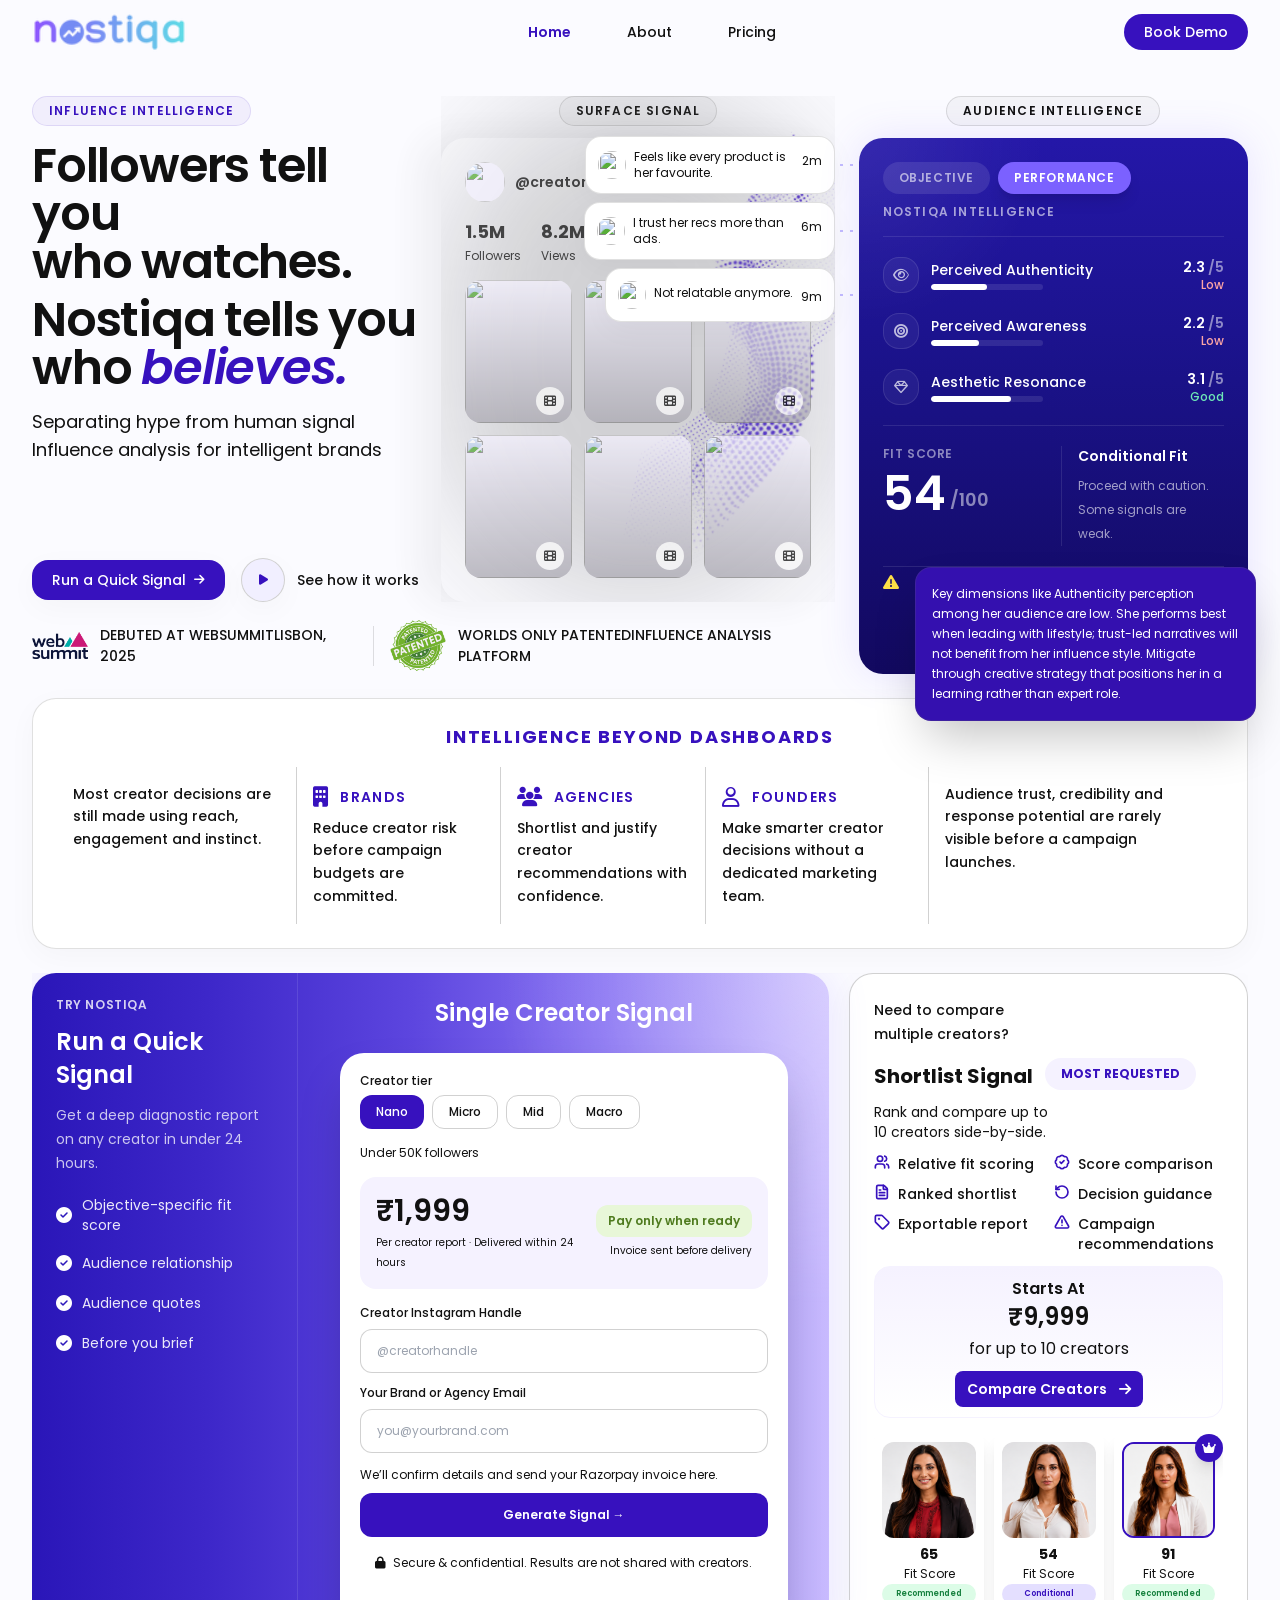
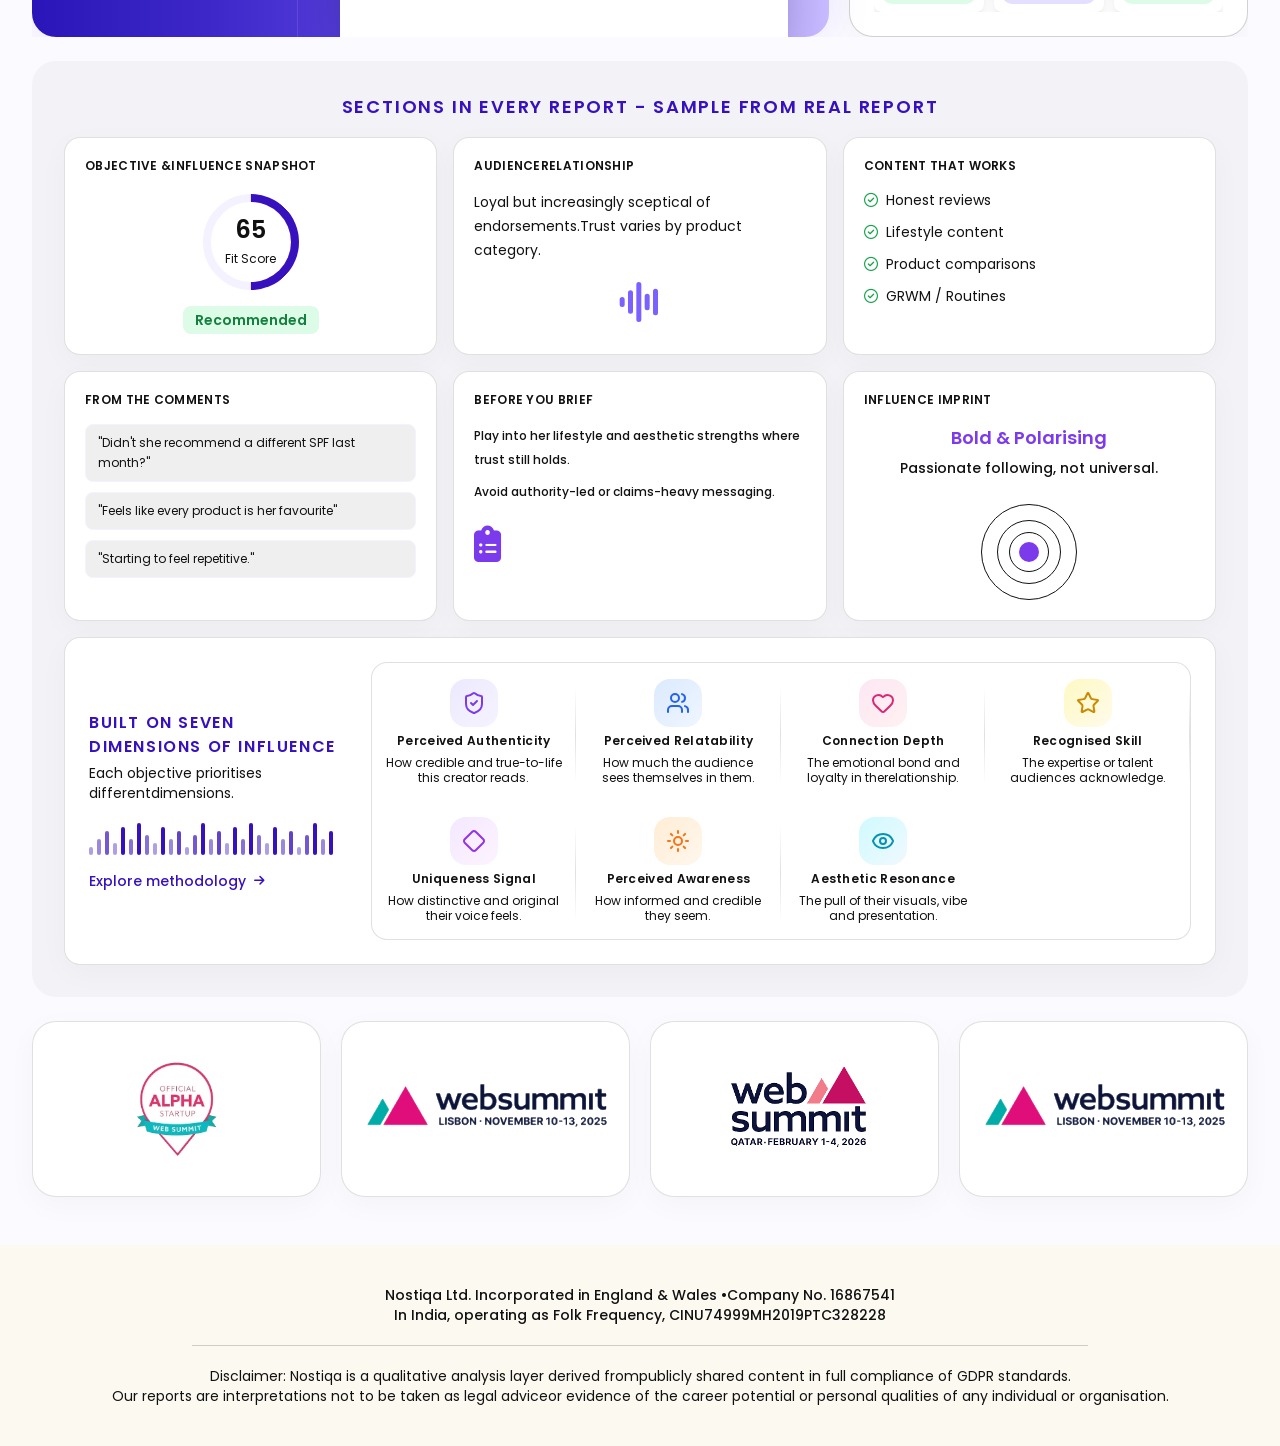
==== index.html @ 773653dc "init" ====
<!DOCTYPE html>
<html lang="en">
   <head>
      <meta charset="utf-8" />
      <meta name="viewport" content="width=device-width, initial-scale=1.0, viewport-fit=cover" />
      <title>Nostiqa | AI-Powered Creator Intelligence Platform</title>
      <meta name="description"
         content="Separating hype from human signal with AI-powered creator intelligence. Nostiqa maps trust, belief, and retention in the creator economy." />
      <!-- Google Fonts -->
      <link rel="preconnect" href="https://fonts.googleapis.com" />
      <link rel="preconnect" href="https://fonts.gstatic.com" crossorigin />
      <link href="https://fonts.googleapis.com/css2?family=Poppins:wght@100;200;300;400;500;600;700;800;900&display=swap"
         rel="stylesheet" />
      <!-- Font Awesome -->
      <link rel="stylesheet" href="https://cdnjs.cloudflare.com/ajax/libs/font-awesome/6.5.1/css/all.min.css" />
      <!-- Swiper CSS -->
      <link rel="stylesheet" href="assets/css/swiper-bundle.min.css">
      <!-- Project CSS -->
      <link rel="stylesheet" href="assets/css/tailwind.css" />
      <link rel="stylesheet" href="assets/css/custom.css" />
   </head>
   <body class="bg-light/30 text-dark overflow-x-hidden antialiased">

      <!-- ========== HEADER ========== -->
      <header id="main-header" class="fixed top-0 left-0 right-0 z-50 transition-all duration-300 bg-transparent">
         <div class="container mx-auto flex items-center justify-between px-4 lg:px-8 h-16">
            <a href="/" class="flex items-center shrink-0">
            <img src="assets/images/logo.png" alt="Nostiqa Logo" class="h-6 sm:h-8 md:h-10 w-auto object-contain" />
            </a>
            <nav id="navbar" class="hidden md:flex items-center justify-center gap-14 w-full">
               <a href="index.html" class="nav-link text-sm font-medium text-dark hover:text-primary transition">Home</a>
               <a href="about.html" class="nav-link text-sm font-medium text-dark hover:text-primary transition"> About</a>
               <a href="pricing.html" class="nav-link text-sm font-medium text-dark hover:text-primary transition">Pricing</a>
            </nav>
            <ul class="flex md:hidden items-center gap-1">
                <li>
                    <a href="index.html" class="mobile-nav-item w-6 h-6 rounded-full border border-primary/10 bg-primary/5 flex items-center justify-center transition-all">
                        <i data-lucide="house" class="w-3 h-3 text-primary"></i>
                    </a>
                </li>
                <li>
                    <a href="about.html" class="mobile-nav-item w-6 h-6 rounded-full border border-primary/10 bg-primary/5 flex items-center justify-center transition-all">
                        <i data-lucide="info" class="w-3 h-3 text-primary"></i>
                    </a>
                </li>
                <li>
                    <a href="pricing.html" class="mobile-nav-item w-6 h-6 rounded-full border border-primary/10 bg-primary/5 flex items-center justify-center transition-all">
                        <i data-lucide="badge-dollar-sign" class="w-3 h-3 text-primary"></i>
                    </a>
                </li>
            </ul>
            <a href="https://www.nostiqa.com/form" class="ml-2 shrink-0 px-3 py-1.5 sm:px-5 sm:py-2 bg-primary text-white rounded-full text-[10px] sm:text-sm font-medium whitespace-nowrap hover:opacity-90 transition"> Book Demo</a>
         </div>
      </header>

      <!-- ========== Page Containt ========== -->
      <section class="relative overflow-hidden py-8 lg:py-12 mt-12">
         <div class="container mx-auto flex flex-col gap-6 px-4 lg:px-8">
            <!-- Top Grid -->
            <div class="grid grid-cols-1 items-stretch lg:grid-cols-3 gap-4 sm:gap-6">
               <div class="lg:col-span-2 flex flex-col gap-4">
                  <div class="grid grid-cols-1 sm:grid-cols-2 gap-8 sm:gap-4">
                     <div class="flex flex-col justify-around gap-4">
                        <div class="flex flex-col gap-4 h-full">
                           <div>
                              <span
                                 class="inline-flex items-center rounded-full border border-primary/10 bg-primary/5 px-4 py-1.5 text-xs font-semibold uppercase tracking-widest text-primary">Influence
                              Intelligence</span>
                           </div>
                           <div class="space-y-2">
                              <h1
                                 class="font-semibold text-2xl leading-[1.05] tracking-tight text-dark sm:text-3xl lg:text-3xl xl:text-5xl mb-2.5">
                                 Followers tell you <br class="hidden sm:block" /> who watches.
                              </h1>
                              <h1
                                 class="font-semibold text-2xl leading-[1.05] tracking-tight text-dark sm:text-3xl lg:text-3xl xl:text-5xl">
                                 Nostiqa tells you <br class="hidden sm:block" /> who <span
                                    class="relative inline-block italic text-primary"> believes.</span>
                              </h1>
                           </div>
                           <p class="max-w-xl text-base leading-7 text-dark sm:text-lg"> Separating hype from human
                              signal Influence analysis for intelligent brands
                           </p>
                        </div>
                        <div class="flex flex-col sm:flex-row items-start sm:items-center justify-start gap-2 sm:gap-3 lg:gap-4 w-full">
                           <a href="#quick-signal" class="w-auto">
                              <button class="group relative inline-flex items-center justify-center gap-1.5 md:gap-2 overflow-hidden rounded-xl lg:rounded-2xl bg-primary px-3 md:px-4 lg:px-5 py-2 md:py-2.5 text-xs md:text-sm font-medium text-white shadow-premium transition-all duration-300 hover:-translate-y-1 hover:shadow-glow">
                                 <span class="relative z-10 whitespace-nowrap">Run a Quick Signal</span>
                                 <i class="fa-solid fa-arrow-right relative z-10 text-[10px] md:text-xs transition-transform duration-300 group-hover:translate-x-1"></i>
                              </button>
                           </a>
                           <a href="about.html#methodology" class="hidden sm:block w-auto">
                              <button class="group flex items-center gap-2 md:gap-3 text-xs md:text-sm font-medium text-dark transition-all duration-300 hover:text-primary">
                                 <div class="relative flex h-9 w-9 md:h-10 md:w-10 lg:h-11 lg:w-11 items-center justify-center rounded-full border border-gray/30 bg-white shadow-premium transition-all duration-300 group-hover:scale-105">
                                    <span class="absolute inset-0 rounded-full bg-secondary/10 animate-ping"></span> <i class="fa-solid fa-play relative z-10 text-[10px] md:text-xs text-primary"></i>
                                 </div>
                                 <span class="whitespace-nowrap">See how it works</span>
                              </button>
                           </a>
                           <a href="about.html#methodology" class="sm:hidden inline-flex items-center gap-2">
                              <button class="group relative inline-flex items-center justify-center overflow-hidden rounded-xl border border-primary/30 px-3 md:px-4 lg:px-5 py-2 md:py-2.5 text-xs md:text-sm font-medium text-primary transition-all duration-300 hover:-translate-y-1">
                              <span class="relative z-10 whitespace-nowrap">Book a 15min demo</span>
                              </button>
                              <div class="relative flex h-8 w-8 items-center justify-center rounded-full border border-primary bg-white shadow-premium">
                                 <span class="absolute inset-0 rounded-full bg-secondary/10 animate-ping"></span>
                                 <i class="fa-solid fa-play relative z-10 text-[10px] text-primary"></i>
                              </div>
                           </a>
                        </div>
                     </div>
                     <div class="relative flex flex-col gap-3 items-center justify-center">
                        <div>
                           <span
                              class="inline-flex items-center rounded-full border border-gray/20 bg-gray/5 px-4 py-1.5 text-xs font-semibold uppercase tracking-widest text-dark">Surface
                           Signal</span>
                        </div>
                        <div
                           class="absolute inset-0 z-0 flex items-center justify-end pointer-events-none overflow-hidden">
                           <div
                              class="absolute right-0 w-full h-full rounded-full bg-gray/30 blur-3xl animate-pulse-glow">
                           </div>
                           <img src="assets/images/verticaldots.png" alt="Dots"
                              class="relative right-0 z-10 rotate-12 object-contain opacity-90 animate-particle-float" />
                        </div>
                        <div
                           class="relative z-10 flex h-full w-full max-w-md flex-col gap-4 overflow-hidden rounded-3xl bg-white/10 p-6 opacity-75 shadow-[-20px_0_40px_rgba(0,0,0,0.08)]">
                           <div class="flex items-center gap-2.5">
                              <div class="h-10 w-10 overflow-hidden rounded-full bg-light shrink-0">
                                 <img src="https://images.unsplash.com/photo-1519085360753-af0119f7cbe7?q=80&w=200"
                                    alt="" class="h-full w-full object-cover">
                              </div>
                              <div class="flex flex-col gap-1">
                                 <div class="flex items-center gap-1">
                                    <h4 class="text-sm font-semibold text-dark">@creatorme</h4>
                                    <i class="fa-solid fa-certificate"></i>
                                 </div>
                                 <!-- <span class="text-xs text-dark"></span> -->
                              </div>
                           </div>
                           <div class="flex items-center justify-start gap-4 md:gap-5">
                              <div class="flex flex-col gap-0.5">
                                 <h3 class="text-lg font-bold text-dark font-body">1.5M</h3>
                                 <p class="text-xs text-dark font-body">Followers</p>
                              </div>
                              <div class="flex flex-col gap-0.5">
                                 <h3 class="text-lg font-bold text-dark font-body">8.2M</h3>
                                 <p class="text-xs text-dark font-body">Views</p>
                              </div>
                              <div class="flex flex-col gap-0.5">
                                 <h3 class="text-lg font-bold text-dark font-body">128K</h3>
                                 <p class="text-xs text-dark font-body">Likes</p>
                              </div>
                           </div>
                           <div class="grid grid-cols-3 gap-3">
                              <div class="relative aspect-[3/4] overflow-hidden rounded-2xl bg-light">
                                 <img src="https://images.unsplash.com/photo-1595152772835-219674b2a8a6?q=80&w=500"
                                    class="h-full w-full object-cover" />
                                 <div class="absolute inset-0 bg-gradient-to-t from-black/30 to-transparent">
                                 </div>
                                 <div
                                    class="absolute bottom-2 right-2 flex h-7 w-7 items-center justify-center rounded-full bg-white/90 backdrop-blur">
                                    <i class="fa-solid fa-film text-xs text-dark"></i>
                                 </div>
                              </div>
                              <div class="relative aspect-[3/4] overflow-hidden rounded-2xl bg-light">
                                 <img src="https://images.unsplash.com/photo-1607746882042-944635dfe10e?q=80&w=500"
                                    class="h-full w-full object-cover" />
                                 <div class="absolute inset-0 bg-gradient-to-t from-black/30 to-transparent">
                                 </div>
                                 <div
                                    class="absolute bottom-2 right-2 flex h-7 w-7 items-center justify-center rounded-full bg-white/90 backdrop-blur">
                                    <i class="fa-solid fa-film text-xs text-dark"></i>
                                 </div>
                              </div>
                              <div class="relative aspect-[3/4] overflow-hidden rounded-2xl bg-light">
                                 <img src="https://images.unsplash.com/photo-1616683693504-3ea7e9ad6fec?q=80&w=500"
                                    class="h-full w-full object-cover" />
                                 <div class="absolute inset-0 bg-gradient-to-t from-black/30 to-transparent">
                                 </div>
                                 <div
                                    class="absolute bottom-2 right-2 flex h-7 w-7 items-center justify-center rounded-full bg-white/90 backdrop-blur">
                                    <i class="fa-solid fa-film text-xs text-dark"></i>
                                 </div>
                              </div>
                              <div class="relative aspect-[3/4] overflow-hidden rounded-2xl bg-light">
                                 <img src="https://images.unsplash.com/photo-1524504388940-b1c1722653e1?q=80&w=800&auto=format&fit=crop"
                                    class="h-full w-full object-cover" />
                                 <div class="absolute inset-0 bg-gradient-to-t from-black/30 to-transparent">
                                 </div>
                                 <div
                                    class="absolute bottom-2 right-2 flex h-7 w-7 items-center justify-center rounded-full bg-white/90 backdrop-blur">
                                    <i class="fa-solid fa-film text-xs text-dark"></i>
                                 </div>
                              </div>
                              <div class="relative aspect-[3/4] overflow-hidden rounded-2xl bg-light">
                                 <img src="https://images.unsplash.com/photo-1515886657613-9f3515b0c78f?q=80&w=500"
                                    class="h-full w-full object-cover" />
                                 <div class="absolute inset-0 bg-gradient-to-t from-black/30 to-transparent">
                                 </div>
                                 <div
                                    class="absolute bottom-2 right-2 flex h-7 w-7 items-center justify-center rounded-full bg-white/90 backdrop-blur">
                                    <i class="fa-solid fa-film text-xs text-dark"></i>
                                 </div>
                              </div>
                              <div class="relative aspect-[3/4] overflow-hidden rounded-2xl bg-light">
                                 <img src="https://images.unsplash.com/photo-1564564321837-a57b7070ac4f?q=80&w=800&auto=format&fit=crop"
                                    class="h-full w-full object-cover" />
                                 <div class="absolute inset-0 bg-gradient-to-t from-black/30 to-transparent">
                                 </div>
                                 <div
                                    class="absolute bottom-2 right-2 flex h-7 w-7 items-center justify-center rounded-full bg-white/90 backdrop-blur">
                                    <i class="fa-solid fa-film text-xs text-dark"></i>
                                 </div>
                              </div>
                           </div>
                        </div>
                        <div class="absolute -right-0 bottom-15 sm:top-10 z-20 flex flex-col gap-2 lg:flex">
                           <div class="relative max-w-xs ms-auto">
                              <div
                                 class="hidden lg:flex absolute -right-20 top-1/2 h-[2px] w-20 -translate-y-1/2 dotted-line opacity-40">
                              </div>
                              <div
                                 class="max-w-xs flex items-center gap-2 rounded-xl sm:rounded-2xl border border-gray/20 bg-white p-2 sm:p-3 shadow-premium animate-float-delayed">
                                 <div
                                    class="h-5 w-5 sm:h-7 sm:w-7 overflow-hidden rounded-full bg-gray-100 shrink-0">
                                    <img src="https://i.pravatar.cc/40?img=5" alt=""
                                       class="h-full w-full object-cover" />
                                 </div>
                                 <div class="flex items-start gap-2">
                                    <p class="max-w-40 leading-normal text-[10px] sm:text-xs text-dark">Feels
                                       like every product is her favourite.
                                    </p>
                                    <span class="mt-1 text-[10px] sm:text-xs text-dark shrink-0">2m</span>
                                 </div>
                              </div>
                           </div>
                           <div class="relative max-w-xs ms-auto">
                              <div
                                 class="hidden lg:flex absolute -right-20 top-1/2 h-[2px] w-20 -translate-y-1/2 dotted-line opacity-40">
                              </div>
                              <div
                                 class="w-fit max-w-xs flex items-center gap-2 rounded-xl sm:rounded-2xl border border-gray/20 bg-white p-2 sm:p-3 shadow-premium animate-float-delayed">
                                 <div
                                    class="h-5 w-5 sm:h-7 sm:w-7 overflow-hidden rounded-full bg-gray-100 shrink-0">
                                    <img src="https://i.pravatar.cc/40?img=8" alt=""
                                       class="h-full w-full object-cover" />
                                 </div>
                                 <div class="flex items-start gap-2">
                                    <p class="max-w-40 leading-normal text-[10px] sm:text-xs text-dark">I trust
                                       her recs more than ads.
                                    </p>
                                    <span class="mt-1 text-[10px] sm:text-xs text-dark shrink-0">6m</span>
                                 </div>
                              </div>
                           </div>
                           <div class="relative w-fit max-w-xs ms-auto">
                              <div
                                 class="hidden lg:flex absolute -right-20 top-1/2 h-[2px] w-20 -translate-y-1/2 dotted-line opacity-40">
                              </div>
                              <div
                                 class="w-fit max-w-xs flex items-center gap-2 rounded-xl sm:rounded-2xl border border-gray/20 bg-white p-2 sm:p-3 shadow-premium animate-float-delayed">
                                 <div
                                    class="h-5 w-5 sm:h-7 sm:w-7 overflow-hidden rounded-full bg-gray-100 shrink-0">
                                    <img src="https://i.pravatar.cc/40?img=12" alt=""
                                       class="h-full w-full object-cover" />
                                 </div>
                                 <div class="flex items-start gap-2">
                                    <p class="max-w-40 leading-normal text-[10px] sm:text-xs text-dark">Not
                                       relatable anymore.
                                    </p>
                                    <span class="mt-1 text-[10px] sm:text-xs text-dark shrink-0">9m</span>
                                 </div>
                              </div>
                           </div>
                        </div>
                     </div>
                  </div>
                  <div class="hidden md:flex flex-col items-start gap-1 sm:gap-4 md:flex-row md:items-center md:justify-between">
                     <div class="flex min-w-0 items-center gap-3 md:max-w-md">
                        <img src="assets/images/heroimg1.png" class="h-14 w-14 sm:h-18 sm:w-18 shrink-0 object-contain" alt="Creators" />
                        <div class="min-w-0 text-sm font-medium leading-normal text-dark">DEBUTED AT WEBSUMMITLISBON, 2025</div>
                     </div>
                     <div class="hidden h-10 w-px shrink-0 bg-gray/20 sm:block"></div>
                     <div class="flex min-w-0 items-center gap-3 md:max-w-md">
                        <img src="assets/images/heroimg2.png" class="h-14 w-14 sm:h-18 sm:w-18 shrink-0 object-contain" alt="Creators" />
                        <div class="min-w-0 text-sm font-medium leading-normal text-dark">WORLDS ONLY PATENTEDINFLUENCE ANALYSIS PLATFORM</div>
                     </div>
                  </div>
               </div>
               <div class="relative flex flex-col gap-3">
                  <div class="w-full flex justify-center">
                     <span class="inline-flex items-center rounded-full border border-gray/20 bg-gray/5 px-4 py-1.5 text-xs font-semibold uppercase tracking-widest text-dark">Audience Intelligence</span>
                  </div>
                  <div
                     class="flex flex-col gap-2.5 bg-premiumCard p-6 w-full h-full text-white rounded-3xl shadow-glow relative z-40">
                     <div class="flex gap-2">
                        <button
                           class="rounded-full bg-white/10 px-4 py-2 text-xs font-semibold uppercase tracking-wider text-white/60">Objective</button>
                        <button
                           class="rounded-full bg-secondary px-4 py-2 text-xs font-semibold uppercase tracking-wider text-white shadow-lg">
                        Performance</button>
                     </div>
                     <div class="flex flex-col gap-5">
                        <div class="border-b border-white/10 pb-4">
                           <p class="text-xs font-semibold uppercase tracking-widest text-white/60">Nostiqa
                              Intelligence
                           </p>
                        </div>
                        <div class="flex items-center justify-between gap-4">
                           <div class="flex items-center gap-3">
                              <div
                                 class="flex h-9 w-9 items-center justify-center rounded-2xl border border-white/10 bg-white/5">
                                 <i class="fa-regular fa-eye text-sm text-white/70"></i>
                              </div>
                              <div class="flex flex-col gap-1">
                                 <p class="text-sm font-medium">Perceived Authenticity</p>
                                 <div class="h-1.5 w-28 overflow-hidden rounded-full bg-white/10">
                                    <div class="h-full w-14 rounded-full bg-white"></div>
                                 </div>
                              </div>
                           </div>
                           <div class="text-right">
                              <p class="text-sm font-semibold">2.3 <span class="text-white/50">/5</span></p>
                              <p class="text-xs font-medium text-red-300">Low</p>
                           </div>
                        </div>
                        <div class="flex items-center justify-between gap-4">
                           <div class="flex items-center gap-3">
                              <div
                                 class="flex h-9 w-9 items-center justify-center rounded-2xl border border-white/10 bg-white/5">
                                 <i class="fa-solid fa-bullseye text-sm text-white/70"></i>
                              </div>
                              <div class="flex flex-col gap-1">
                                 <p class="text-sm font-medium">Perceived Awareness</p>
                                 <div class="h-1.5 w-28 overflow-hidden rounded-full bg-white/10">
                                    <div class="h-full w-12 rounded-full bg-white"></div>
                                 </div>
                              </div>
                           </div>
                           <div class="text-right">
                              <p class="text-sm font-semibold">2.2 <span class="text-white/50">/5</span></p>
                              <p class="text-xs font-medium text-red-300">Low</p>
                           </div>
                        </div>
                        <div class="flex items-center justify-between gap-4">
                           <div class="flex items-center gap-3">
                              <div
                                 class="flex h-9 w-9 items-center justify-center rounded-2xl border border-white/10 bg-white/5">
                                 <i class="fa-regular fa-gem text-sm text-white/70"></i>
                              </div>
                              <div class="flex flex-col gap-1">
                                 <p class="text-sm font-medium">Aesthetic Resonance</p>
                                 <div class="h-1.5 w-28 overflow-hidden rounded-full bg-white/10">
                                    <div class="h-full w-20 rounded-full bg-white"></div>
                                 </div>
                              </div>
                           </div>
                           <div class="text-right">
                              <p class="text-sm font-semibold">3.1 <span class="text-white/50">/5</span></p>
                              <p class="text-xs font-medium text-emerald-300">Good</p>
                           </div>
                        </div>
                        <div class="border-t border-white/10 pt-5">
                           <div class="grid grid-cols-2 gap-4 border-b border-white/10 pb-5">
                              <div>
                                 <p class="text-xs font-semibold uppercase tracking-wider text-white/50">Fit
                                    Score
                                 </p>
                                 <div class="mt-2 flex items-end gap-1">
                                    <h2 class="font-semibold text-5xl font-bold leading-none">54</h2>
                                    <span class="pb-1 text-lg font-semibold text-white/50">/100</span>
                                 </div>
                              </div>
                              <div class="border-l border-white/10 pl-4">
                                 <p class="text-sm font-semibold">Conditional Fit</p>
                                 <p class="mt-2 text-xs leading-6 text-white/60">Proceed with caution. Some
                                    signals are weak.
                                 </p>
                              </div>
                           </div>
                           <div class="relative">
                              <div class="flex gap-1 items-start animate-float-delayed">
                                 <div class="shrink-0 pt-1 text-yellow-300"><i
                                    class="fa-solid fa-triangle-exclamation"></i></div>
                                 <div class="w-full lg:max-w-sm lg:absolute lg:left-8 lg:top-0 z-20">
                                    <div class="rounded-2xl border border-gray/20 bg-accent p-4 shadow-2xl">
                                       <p class="text-xs leading-5 text-white">
                                          Key dimensions like Authenticity perception among her audience are
                                          low.
                                          She performs best when leading with lifestyle; trust-led narratives
                                          will
                                          not benefit from her influence style. Mitigate through creative
                                          strategy
                                          that positions her in a learning rather than expert role.
                                       </p>
                                    </div>
                                 </div>
                              </div>
                           </div>
                        </div>
                     </div>
                  </div>
               </div>
               <div class="lg:col-span-3 flex flex-col items-start gap-1 sm:gap-4 md:flex-row md:items-center md:justify-between md:hidden">
                  <div class="flex min-w-0 items-center gap-3 md:max-w-md">
                     <img src="assets/images/heroimg1.png" class="h-14 w-14 sm:h-18 sm:w-18 shrink-0 object-contain" alt="Creators" />
                     <div class="min-w-0 text-sm font-medium leading-normal text-dark">DEBUTED AT WEBSUMMITLISBON, 2025</div>
                  </div>
                  <div class="hidden h-10 w-px shrink-0 bg-gray/20 sm:block"></div>
                  <div class="flex min-w-0 items-center gap-3 md:max-w-md">
                     <img src="assets/images/heroimg2.png" class="h-14 w-14 sm:h-18 sm:w-18 shrink-0 object-contain" alt="Creators" />
                     <div class="min-w-0 text-sm font-medium leading-normal text-dark">WORLDS ONLY PATENTEDINFLUENCE ANALYSIS PLATFORM</div>
                  </div>
               </div>
            </div>
            <!-- Stats Section -->
            <div class="rounded-3xl border border-gray/20 bg-white p-6 shadow-premium">
               <div class="mb-4 text-center">
                  <p class="text-lg font-bold uppercase tracking-widest text-primary">Intelligence Beyond Dashboards
                  </p>
               </div>
               <div class="grid grid-cols-1 overflow-hidden sm:grid-cols-2 xl:grid-cols-5 hidden lg:flex">
                  <div class="p-4 border-b border-gray/30 sm:border-r xl:border-b-0">
                     <p class="text-sm leading-relaxed text-dark font-medium">Most creator decisions are still made
                        using reach, engagement and instinct.
                     </p>
                  </div>
                  <div class="p-4 border-b border-gray/30 xl:border-b-0 sm:border-r">
                     <div class="mb-1.5 flex items-center gap-3">
                        <div class="flex items-center justify-center text-primary"><i
                           class="fa-solid fa-building text-xl"></i></div>
                        <h4 class="text-sm font-semibold uppercase tracking-widest text-primary font-body">BRANDS
                        </h4>
                     </div>
                     <p class="text-sm leading-relaxed text-dark font-medium">Reduce creator risk before campaign
                        budgets are committed.
                     </p>
                  </div>
                  <div class="p-4 border-b border-gray/30 sm:border-r xl:border-b-0">
                     <div class="mb-1.5 flex items-center gap-3">
                        <div class="flex items-center justify-center text-primary"><i
                           class="fa-solid fa-users text-xl"></i></div>
                        <h4 class="text-sm font-semibold uppercase tracking-widest text-primary font-body">AGENCIES
                        </h4>
                     </div>
                     <p class="text-sm leading-relaxed text-dark font-medium">Shortlist and justify creator
                        recommendations with confidence.
                     </p>
                  </div>
                  <div class="p-4 border-b border-gray/30 xl:border-b-0 sm:border-r">
                     <div class="mb-1.5 flex items-center gap-3">
                        <div class="flex items-center justify-center text-primary"><i
                           class="fa-regular fa-user text-xl"></i></div>
                        <h4 class="text-sm font-semibold uppercase tracking-widest text-primary font-body">FOUNDERS
                        </h4>
                     </div>
                     <p class="text-sm leading-relaxed text-dark font-medium">Make smarter creator decisions without
                        a dedicated marketing team.
                     </p>
                  </div>
                  <div class="p-4">
                     <p class="text-sm leading-relaxed text-dark font-medium">Audience trust, credibility and
                        response potential are rarely visible before a campaign launches.
                     </p>
                  </div>
               </div>
               <div class="grid grid-cols-1 overflow-hidden sm:grid-cols-2 xl:grid-cols-5 flex lg:hidden">
                  <div class="flex items-center gap-5 border-b border-gray/20 p-4 mb-1.5">
                     <div class="flex items-center justify-center text-primary shrink-0"><i
                        class="fa-solid fa-building text-3xl"></i></div>
                     <div class="w-full">
                        <h4 class="text-base font-semibold uppercase tracking-widest text-primary font-body mb-1.5">
                           BRANDS
                        </h4>
                        <p class="text-sm leading-none text-dark font-medium">Reduce creator risk before campaign
                           budgets are committed.
                        </p>
                     </div>
                  </div>
                  <div class="flex items-center gap-5 border-b border-gray/20 p-4 mb-1.5">
                     <div class="flex items-center justify-center text-primary shrink-0"><i
                        class="fa-solid fa-users text-3xl"></i></div>
                     <div class="w-full">
                        <h4 class="text-base font-semibold uppercase tracking-widest text-primary font-body mb-1.5">
                           AGENCIES
                        </h4>
                        <p class="text-sm leading-none text-dark font-medium">Shortlist and justify creator
                           recommendations with confidence.
                        </p>
                     </div>
                  </div>
                  <div class="flex items-center gap-5 p-4 mb-1.5">
                     <div class="flex items-center justify-center text-primary shrink-0"><i
                        class="fa-regular fa-user text-3xl"></i></div>
                     <div class="w-full">
                        <h4 class="text-base font-semibold uppercase tracking-widest text-primary font-body mb-1.5">
                           FOUNDERS
                        </h4>
                        <p class="text-sm leading-none text-dark font-medium">Make smarter creator decisions without
                           a dedicated marketing team.
                        </p>
                     </div>
                  </div>
               </div>
            </div>
            <!-- Bottom Grid -->
            <div class="grid grid-cols-1 gap-5 xl:grid-cols-[minmax(0,2fr)_minmax(320px,1fr)] items-start overflow-hidden"
               id="quick-signal">
               <div
                  class="relative h-full w-full overflow-hidden rounded-3xl text-white bg-premiumGlow shadow-glow min-w-0">
                  <div class="grid h-full grid-cols-1 lg:grid-cols-3">
                     <div class="flex flex-col border-b border-white/10 p-6 lg:border-b-0 lg:border-r">
                        <span
                           class="mb-3 w-fit inline-flex rounded-full text-xs font-semibold uppercase tracking-wider text-white/80">TRY
                        NOSTIQA</span>
                        <h4 class="font-subheading font-semibold text-2xl leading-snug">Run a Quick Signal</h4>
                        <p class="mt-3 text-sm leading-6 text-white/75">Get a deep diagnostic report on any creator
                           in under 24 hours.
                        </p>
                        <div class="mt-5 space-y-4">
                           <div class="flex items-center gap-2.5">
                              <i class="fa-solid fa-circle-check shrink-0 text-base text-white"></i>
                              <p class="text-sm text-white/90">Objective-specific fit score</p>
                           </div>
                           <div class="flex items-center gap-2.5">
                              <i class="fa-solid fa-circle-check shrink-0 text-base text-white"></i>
                              <p class="text-sm text-white/90">Audience relationship</p>
                           </div>
                           <div class="flex items-center gap-2.5">
                              <i class="fa-solid fa-circle-check shrink-0 text-base text-white"></i>
                              <p class="text-sm text-white/90">Audience quotes</p>
                           </div>
                           <div class="flex items-center gap-2.5">
                              <i class="fa-solid fa-circle-check shrink-0 text-base text-white"></i>
                              <p class="text-sm text-white/90">Before you brief</p>
                           </div>
                        </div>
                     </div>
                     <div class="flex min-w-0 flex-col gap-4 p-4 sm:p-6 sm:pb-0 lg:col-span-2">
                        <h4 class="font-body font-semibold text-2xl text-white text-center mb-2">Single Creator
                           Signal
                        </h4>
                        <div
                           class="flex w-full h-full max-w-full sm:max-w-md mx-auto flex-col gap-4 rounded-3xl bg-white sm:!rounded-b-none p-4 sm:p-5 shadow-2xl">
                           <div class="lg:hidden">
                              <div class="w-full max-w-sm mx-auto px-3 py-4">
                                 <div class="flex items-center gap-1 mb-5">
                                    <h3 class="text-sm font-semibold text-[#1E1E1E]">
                                       Creator Size
                                    </h3>
                                    <!-- Info Icon -->
                                    <button
                                       class="w-4 h-4 rounded-full border border-[#6C3BFF] text-[#6C3BFF] text-[10px] flex items-center justify-center">
                                    ?
                                    </button>
                                 </div>
                                 <div class="relative">
                                    <!-- Line -->
                                    <div class="absolute top-[7px] left-0 right-0 h-[2px] bg-[#D9D9E3]"></div>
                                    <!-- Active Line -->
                                    <div class="absolute top-[7px] left-0 w-[8%] h-[2px] bg-[#5B2EFF]"></div>
                                    <!-- Items -->
                                    <div class="relative flex justify-between">
                                       <!-- NANO -->
                                       <div class="flex flex-col items-start w-[24%]">
                                          <div
                                             class="w-4 h-4 rounded-full bg-[#5B2EFF] border-2 border-[#5B2EFF]">
                                          </div>
                                          <h4
                                             class="mt-3 text-[11px] font-bold uppercase tracking-wide text-[#1E1E1E]">
                                             NANO
                                          </h4>
                                          <p class="text-[11px] text-[#5F5F6B] mt-1 leading-none">
                                             Under 50K
                                          </p>
                                       </div>
                                       <!-- MICRO -->
                                       <div class="flex flex-col items-center w-[24%]">
                                          <div
                                             class="w-4 h-4 rounded-full bg-white border-2 border-[#D4D4DE]">
                                          </div>
                                          <h4
                                             class="mt-3 text-[11px] font-bold uppercase tracking-wide text-[#1E1E1E]">
                                             MICRO
                                          </h4>
                                          <p class="text-[11px] text-[#5F5F6B] mt-1 leading-none">
                                             50K–250K
                                          </p>
                                       </div>
                                       <!-- MID -->
                                       <div class="flex flex-col items-center w-[24%]">
                                          <div
                                             class="w-4 h-4 rounded-full bg-white border-2 border-[#D4D4DE]">
                                          </div>
                                          <h4
                                             class="mt-3 text-[11px] font-bold uppercase tracking-wide text-[#1E1E1E]">
                                             MID
                                          </h4>
                                          <p class="text-[11px] text-[#5F5F6B] mt-1 leading-none">
                                             250K–1M
                                          </p>
                                       </div>
                                       <!-- MACRO -->
                                       <div class="flex flex-col items-end w-[24%]">
                                          <div
                                             class="w-4 h-4 rounded-full bg-white border-2 border-[#D4D4DE]">
                                          </div>
                                          <h4
                                             class="mt-3 text-[11px] font-bold uppercase tracking-wide text-[#1E1E1E]">
                                             MACRO
                                          </h4>
                                          <p class="text-[11px] text-[#5F5F6B] mt-1 leading-none">
                                             1M+
                                          </p>
                                       </div>
                                    </div>
                                 </div>
                              </div>
                           </div>
                           <div class="hidden lg:flex flex-col gap-4">
                              <div class="w-full flex flex-col gap-1.5">
                                 <label class="block text-xs font-medium text-dark">Creator tier</label>
                                 <div class="flex flex-wrap gap-2" id="planButtons">
                                    <button
                                       class="plan-btn rounded-xl bg-primary px-4 py-2 text-xs font-medium text-white transition"
                                       data-plan="nano"> Nano</button>
                                    <button
                                       class="plan-btn rounded-xl border border-gray/30 px-4 py-2 text-xs font-medium text-dark transition hover:border-secondary hover:text-secondary"
                                       data-plan="micro"> Micro</button>
                                    <button
                                       class="plan-btn rounded-xl border border-gray/30 px-4 py-2 text-xs font-medium text-dark transition hover:border-secondary hover:text-secondary"
                                       data-plan="mid"> Mid</button>
                                    <button
                                       class="plan-btn rounded-xl border border-gray/30 px-4 py-2 text-xs font-medium text-dark transition hover:border-secondary hover:text-secondary"
                                       data-plan="macro"> Macro</button>
                                 </div>
                              </div>
                              <p class="text-xs text-dark" id="followersText">Under 50K followers</p>
                              <div
                                 class="flex flex-col gap-4 rounded-2xl bg-light p-4 md:flex-row md:items-center md:justify-between">
                                 <div>
                                    <h4 class="font-subheading text-3xl font-semibold text-dark" id="priceText">
                                       ₹1,999
                                    </h4>
                                    <p class="mt-1 text-[10px] leading-5 text-dark" id="deliveryText">Per
                                       creator report · Delivered within 24 hours
                                    </p>
                                 </div>
                                 <div class="text-left md:text-right">
                                    <div
                                       class="inline-flex whitespace-nowrap rounded-xl bg-[#e8f7d8] px-3 py-2 text-xs font-semibold text-[#4f7b1f]">
                                       Pay only when ready
                                    </div>
                                    <p class="mt-1 text-[10px] leading-5 text-dark">Invoice sent before delivery
                                    </p>
                                 </div>
                              </div>
                           </div>
                           <div class="grid gap-3 lg:grid-cols-1">
                              <div>
                                 <label class="mb-2 block text-xs font-medium text-dark">Creator Instagram
                                 Handle</label>
                                 <input type="text" placeholder="@creatorhandle"
                                    class="h-11 w-full rounded-xl border border-gray/30 px-4 text-xs text-dark outline-none transition focus:border-secondary" />
                              </div>
                              <div>
                                 <label class="mb-2 block text-xs font-medium text-dark">Your Brand or Agency
                                 Email</label>
                                 <input type="email" placeholder="you@yourbrand.com"
                                    class="h-11 w-full rounded-xl border border-gray/30 px-4 text-xs text-dark outline-none transition focus:border-secondary" />
                              </div>
                              <div class="lg:col-span-1">
                                 <p class="mb-2 text-xs leading-5 text-dark">We’ll confirm details and send your
                                    Razorpay invoice here.
                                 </p>
                                 <button
                                    class="mx-auto flex h-8 sm:h-11 w-auto sm:w-full items-center justify-center px-4 sm:px-8 rounded-xl bg-primary text-xs font-semibold text-white transition hover:bg-secondary">
                                 Generate Signal →</button>
                              </div>
                           </div>
                           <p class="text-center text-xs leading-5 text-dark"><i class="fa-solid fa-lock mr-1"></i>
                              Secure & confidential. Results are not shared with creators.
                           </p>
                        </div>
                     </div>
                  </div>
               </div>
               <div
                  class="w-full min-w-0 rounded-3xl border border-gray/30 bg-white p-4 sm:p-6 shadow-premium overflow-hidden">
                  <p class="text-sm text-dark font-medium leading-6">Need to compare <br> multiple creators?</p>
                  <div class="flex items-start justify-start gap-3 my-3">
                     <div>
                        <h3 class="text-xl font-bold text-dark mt-1 leading-none mt-2">Shortlist Signal</h3>
                     </div>
                     <span
                        class="bg-light text-primary text-xs font-bold px-4 py-2 rounded-full whitespace-nowrap">MOST
                     REQUESTED</span>
                  </div>
                  <p class="text-dark text-sm mt-2">Rank and compare up to</p>
                  <p class="text-dark text-sm">10 creators side-by-side.</p>
                  <div class="grid grid-cols-2 gap-2.5 my-3">
                     <div class="flex items-start gap-2">
                        <div class="flex items-center justify-center shrink-0"><i data-lucide="users"
                           class="size-4 stroke-[2.5] text-primary"></i></div>
                        <p class="text-xs sm:text-sm text-dark font-medium">Relative fit scoring</p>
                     </div>
                     <div class="flex items-start gap-2">
                        <div class="flex items-center justify-center shrink-0"><i data-lucide="badge-check"
                           class="size-4 stroke-[2.5] text-primary"></i></div>
                        <p class="text-xs sm:text-sm text-dark font-medium">Score comparison</p>
                     </div>
                     <div class="flex items-start gap-2">
                        <div class="flex items-center justify-center shrink-0"><i data-lucide="file-text"
                           class="size-4 stroke-[2.5] text-primary"></i></div>
                        <p class="text-xs sm:text-sm text-dark font-medium">Ranked shortlist</p>
                     </div>
                     <div class="flex items-start gap-2">
                        <div class="flex items-center justify-center shrink-0"><i data-lucide="rotate-ccw"
                           class="size-4 stroke-[2.5] text-primary"></i></div>
                        <p class="text-xs sm:text-sm text-dark font-medium">Decision guidance</p>
                     </div>
                     <div class="flex items-start gap-2">
                        <div class="flex items-center justify-center shrink-0"><i data-lucide="tag"
                           class="size-4 stroke-[2.5] text-primary"></i></div>
                        <p class="text-xs sm:text-sm text-dark font-medium">Exportable report</p>
                     </div>
                     <div class="flex items-start gap-2">
                        <div class="flex items-center justify-center shrink-0"><i data-lucide="triangle-alert"
                           class="size-4 stroke-[2.5] text-primary"></i></div>
                        <p class="text-xs sm:text-sm text-dark font-medium">Campaign recommendations</p>
                     </div>
                  </div>
                  <div
                     class="rounded-2xl border border-light bg-gradient-to-b from-light to-white p-2.5 text-center mb-4">
                     <h5 class="text-base font-semibold text-dark font-body">Starts At</h5>
                     <h3 class="font-semibold text-2xl font-bold text-dark">₹9,999</h3>
                     <p class="text-dark mt-1">for up to 10 creators</p>
                     <button
                        class="mx-auto group mt-2.5 flex p-2 px-3 w-auto md:w-fit items-center justify-center gap-3 rounded-lg bg-primary text-sm font-semibold text-white transition-all duration-300 hover:bg-secondary">Compare
                     Creators <i
                        class="fa-solid fa-arrow-right transition-transform duration-300 group-hover:translate-x-1"></i></button>
                  </div>
                  <div class="swiper shortlistSwiper overflow-hidden">
                     <div class="swiper-wrapper items-stretch">
                        <div class="swiper-slide !h-auto flex">
                           <div
                              class="w-full h-full flex flex-col gap-0.5 bg-white px-2 py-2 rounded-lg shadow-lg text-center">
                              <img src="assets/images/profilesimg1.png"
                                 class="w-full h-24 rounded-xl object-cover mx-auto" />
                              <p class="font-bold text-sm mt-1">65</p>
                              <p class="text-xs text-gray-500">Fit Score</p>
                              <!-- <span class="block w-full rounded-full bg-green-100 px-3 py-1 text-[8px] font-semibold text-green-700 mt-auto">Recommended</span> -->
                               <span class="block w-full rounded-full bg-green-100 px-3 py-1 text-[8px] font-semibold text-green-700 mt-auto">Recommended</span>
                           </div>
                        </div>
                        <div class="swiper-slide !h-auto flex">
                           <div
                              class="w-full h-full flex flex-col gap-0.5 bg-white px-2 py-2 rounded-lg shadow-lg text-center">
                              <img src="assets/images/profilesimg2.png"
                                 class="w-full h-24 rounded-xl object-cover mx-auto" />
                              <p class="font-bold text-sm mt-1">54</p>
                              <p class="text-xs text-gray-500">Fit Score</p>
                              <span
                                 class="block w-full rounded-full bg-secondary/20 px-3 py-1 text-[8px] font-semibold text-primary mt-auto">Conditional</span>
                           </div>
                        </div>
                        <div class="swiper-slide !h-auto flex">
                           <div
                              class="w-full h-full flex flex-col gap-0.5 bg-white px-2 py-2 rounded-lg shadow-lg text-center">
                              <div class="relative">
                                 <img src="assets/images/profilesimg4.png"
                                    class="w-full h-24 rounded-xl object-cover border-2 border-primary mx-auto" />
                                 <div
                                    class="absolute -top-2 -right-2 bg-primary text-white rounded-full w-7 h-7 flex items-center justify-center shadow-lg">
                                    <i class="fa-solid fa-crown text-xs"></i>
                                 </div>
                              </div>
                              <p class="font-bold text-sm mt-1">91</p>
                              <p class="text-xs text-gray-500">Fit Score</p>
                              <span
                                 class="block w-full rounded-full bg-green-100 px-3 py-1 text-[8px] font-semibold text-green-700 mt-auto">Recommended</span>
                           </div>
                        </div>
                        <div class="swiper-slide !h-auto flex">
                           <div
                              class="w-full h-full flex flex-col gap-0.5 bg-white px-2 py-2 rounded-lg shadow-lg text-center">
                              <img src="assets/images/profilesimg3.png"
                                 class="w-full h-24 rounded-xl object-cover mx-auto" />
                              <p class="font-bold text-sm mt-1">61</p>
                              <p class="text-xs text-gray-500">Fit Score</p>
                              <span
                                 class="block w-full rounded-full bg-secondary/20 px-3 py-1 text-[8px] font-semibold text-primary mt-auto">
                              Conditional</span>
                           </div>
                        </div>
                     </div>
                     <div class="swiper-pagination !bottom-0 hidden"></div>
                  </div>
               </div>
            </div>
            <!-- Report Grid -->
            <div class="w-full flex flex-col gap-4 bg-gray/5 p-5 md:p-8 rounded-3xl">
               <h3 class="text-sm sm:text-lg text-center font-body font-semibold leading-tight tracking-widest text-primary">SECTIONS IN EVERY REPORT - SAMPLE FROM REAL REPORT</h3>
               <div class="hidden lg:grid grid-cols-1 gap-4 sm:grid-cols-2 lg:grid-cols-3 2xl:grid-cols-6">
                  <div class="rounded-2xl border border-gray/20 bg-white p-5 group shadow-premium transition-all duration-300 hover:-translate-y-1 hover:shadow-glow hover:border-primary/20">
                     <h4 class="font-body text-xs font-semibold uppercase tracking-wide text-dark">Objective &Influence Snapshot</h4>
                     <div class="mt-5 flex flex-col items-center">
                        <div class="relative flex h-24 w-24 items-center justify-center">
                           <div class="absolute inset-0 rounded-full border-8 border-light"></div>
                           <div class="absolute inset-0 rotate-45 rounded-full border-8 border-transparent border-r-primary border-t-primary">
                           </div>
                           <div class="relative z-10 text-center">
                              <h2 class="font-semibold text-2xl font-bold text-dark">65</h2> <span class="text-xs text-dark">Fit Score</span>
                           </div>
                        </div>
                        <div class="mt-4 rounded-lg bg-green-100 px-3 py-1 text-sm font-semibold text-green-700">Recommended</div>
                     </div>
                  </div>
                  <div class="rounded-2xl border border-gray/20 bg-white p-5 group shadow-premium transition-all duration-300 hover:-translate-y-1 hover:shadow-glow hover:border-primary/20">
                     <h4 class="font-body text-xs font-semibold uppercase tracking-wide text-dark">AudienceRelationship</h4>
                     <div class="mt-4">
                        <p class="text-sm leading-6 text-dark">Loyal but increasingly sceptical of endorsements.Trust varies by product category.</p>
                     </div>
                     <div class="mt-5 flex iteam-centre justify-center gap-0 text-secondary">
                        <svg version="1.1" width="auto" height="40" viewBox="0 0 24 24" fill="none">
                           <path d="M18 8.5v7a1.5 1.5 0 0 1-3 0v-7a1.5 1.5 0 0 1 3 0zM11.5 0A1.5 1.5 0 0 0 10 1.5v21a1.5 1.5 0 0 0 3 0v-21A1.5 1.5 0 0 0 11.5 0zm10 4A1.5 1.5 0 0 0 20 5.5v13a1.5 1.5 0 0 0 3 0v-13A1.5 1.5 0 0 0 21.5 4zm-15 1A1.5 1.5 0 0 0 5 6.5v11a1.5 1.5 0 0 0 3 0v-11A1.5 1.5 0 0 0 6.5 5zm-5 4A1.5 1.5 0 0 0 0 10.5v3a1.5 1.5 0 0 0 3 0v-3A1.5 1.5 0 0 0 1.5 9z" fill="currentColor"></path>
                        </svg>
                     </div>
                  </div>
                  <div class="rounded-2xl border border-gray/20 bg-white p-5 group shadow-premium transition-all duration-300 hover:-translate-y-1 hover:shadow-glow hover:border-primary/20">
                     <h4 class="font-body text-xs font-semibold uppercase tracking-wide text-dark">Content That Works
                     </h4>
                     <div class="mt-4 space-y-3">
                        <div class="flex items-center gap-2">
                           <i class="fa-regular fa-circle-check text-sm text-green-600"></i>
                           <p class="text-sm text-dark">Honest reviews</p>
                        </div>
                        <div class="flex items-center gap-2">
                           <i class="fa-regular fa-circle-check text-sm text-green-600"></i>
                           <p class="text-sm text-dark">Lifestyle content</p>
                        </div>
                        <div class="flex items-center gap-2">
                           <i class="fa-regular fa-circle-check text-sm text-green-600"></i>
                           <p class="text-sm text-dark">Product comparisons</p>
                        </div>
                        <div class="flex items-center gap-2">
                           <i class="fa-regular fa-circle-check text-sm text-green-600"></i>
                           <p class="text-sm text-dark">GRWM / Routines</p>
                        </div>
                     </div>
                  </div>
                  <div class="rounded-2xl border border-gray/20 bg-white p-5 group shadow-premium transition-all duration-300 hover:-translate-y-1 hover:shadow-glow hover:border-primary/20">
                     <h4 class="font-body text-xs font-semibold uppercase tracking-wide text-dark">From The Comments
                     </h4>
                     <div class="mt-4 space-y-2.5">
                        <div class="rounded-lg border border-light bg-gray/10 px-3 py-2">
                           <p class="text-xs leading-5 text-dark">"Didn't she recommend a different SPF last
                              month?"
                           </p>
                        </div>
                        <div class="rounded-lg border border-light bg-gray/10 px-3 py-2">
                           <p class="text-xs leading-5 text-dark">"Feels like every product is her favourite"</p>
                        </div>
                        <div class="rounded-lg border border-light bg-gray/10 px-3 py-2">
                           <p class="text-xs leading-5 text-dark">"Starting to feel repetitive."</p>
                        </div>
                     </div>
                  </div>
                  <div class="rounded-2xl border border-gray/20 bg-white p-5 group shadow-premium transition-all duration-300 hover:-translate-y-1 hover:shadow-glow hover:border-primary/20">
                     <h4 class="font-body text-xs font-semibold uppercase tracking-wide text-dark">Before You Brief
                     </h4>
                     <div class="mt-4 space-y-2">
                        <p class="text-xs leading-6 text-dark font-medium">Play into her lifestyle and aesthetic
                           strengths where trust still holds.
                        </p>
                        <p class="text-xs leading-6 text-dark font-medium">Avoid authority-led or claims-heavy
                           messaging.
                        </p>
                     </div>
                     <div class="mt-5 flex justify-start"><i
                        class="fa-solid fa-clipboard-list text-4xl text-violet-600"></i></div>
                  </div>
                  <div class="rounded-2xl border border-gray/20 bg-white p-5 group shadow-premium transition-all duration-300 hover:-translate-y-1 hover:shadow-glow hover:border-primary/20">
                     <h4 class="font-body text-xs font-semibold uppercase tracking-wide text-dark">Influence Imprint
                     </h4>
                     <div class="mt-4 flex flex-col items-center">
                        <h3 class="font-body text-lg font-semibold text-violet-600">Bold & Polarising</h3>
                        <p class="mt-1 text-center text-sm leading-6 text-dark font-medium">Passionate following,
                           not universal.
                        </p>
                        <div
                           class="relative mt-6 flex h-24 w-24 items-center justify-center rounded-full border border-gray-300">
                           <div class="absolute h-16 w-16 rounded-full border border-gray-300"></div>
                           <div class="absolute h-10 w-10 rounded-full border border-gray-300"></div>
                           <div class="absolute h-full w-px bg-gray-300"></div>
                           <div class="absolute h-px w-full bg-gray-300"></div>
                           <div class="h-5 w-5 rounded-full bg-violet-600"></div>
                        </div>
                     </div>
                  </div>
               </div>
               <div class="lg:hidden overflow-hidden">
                  <div class="swiper reportSwiper relative overflow-visible !mb-5">
                     <div class="swiper-wrapper items-stretch">
                        <div class="swiper-slide !h-auto flex">
                           <div
                              class="flex flex-col justify-center w-full rounded-2xl border border-gray/20 bg-white p-5 group shadow-premium transition-all duration-300 hover:-translate-y-1 hover:shadow-glow hover:border-primary/20">
                              <h4 class="font-body text-xs font-semibold uppercase tracking-wide text-dark">Objective & Influence Snapshot</h4>
                              <div class="mt-5 flex flex-col items-center">
                                 <div class="relative flex h-24 w-24 items-center justify-center">
                                    <div class="absolute inset-0 rounded-full border-8 border-light"></div>
                                    <div class="absolute inset-0 rotate-45 rounded-full border-8 border-transparent border-r-primary border-t-primary">
                                    </div>
                                    <div class="relative z-10 text-center">
                                       <h2 class="font-semibold text-2xl font-bold text-dark">65</h2>
                                       <span class="text-xs text-dark">Fit Score</span>
                                    </div>
                                 </div>
                                 <div class="mt-4 rounded-lg bg-green-100 px-3 py-1 text-sm font-semibold text-green-700">Recommended</div>
                              </div>
                           </div>
                        </div>
                        <div class="swiper-slide !h-auto flex">
                           <div
                              class="flex flex-col justify-center w-full rounded-2xl border border-gray/20 bg-white p-5 group shadow-premium transition-all duration-300 hover:-translate-y-1 hover:shadow-glow hover:border-primary/20">
                              <h4 class="font-body text-xs font-semibold uppercase tracking-wide text-dark">Audience Relationship</h4>
                              <div class="mt-4 flex-1">
                                 <p class="text-sm leading-6 text-dark">Loyal but increasingly skeptical ofendorsements. Trust varies by product category.</p>
                              </div>
                              <div class="mt-5 flex iteam-centre justify-center gap-0 text-secondary">
                                 <svg version="1.1" width="auto" height="40" viewBox="0 0 24 24" fill="none">
                                    <path d="M18 8.5v7a1.5 1.5 0 0 1-3 0v-7a1.5 1.5 0 0 1 3 0zM11.5 0A1.5 1.5 0 0 0 10 1.5v21a1.5 1.5 0 0 0 3 0v-21A1.5 1.5 0 0 0 11.5 0zm10 4A1.5 1.5 0 0 0 20 5.5v13a1.5 1.5 0 0 0 3 0v-13A1.5 1.5 0 0 0 21.5 4zm-15 1A1.5 1.5 0 0 0 5 6.5v11a1.5 1.5 0 0 0 3 0v-11A1.5 1.5 0 0 0 6.5 5zm-5 4A1.5 1.5 0 0 0 0 10.5v3a1.5 1.5 0 0 0 3 0v-3A1.5 1.5 0 0 0 1.5 9z" fill="currentColor"></path>
                                 </svg>
                              </div>
                           </div>
                        </div>
                        <div class="swiper-slide !h-auto flex">
                           <div
                              class="flex flex-col justify-center w-full rounded-2xl border border-gray/20 bg-white p-5 group shadow-premium transition-all duration-300 hover:-translate-y-1 hover:shadow-glow hover:border-primary/20">
                              <h4 class="font-body text-xs font-semibold uppercase tracking-wide text-dark">
                                 Content That Works
                              </h4>
                              <div class="mt-4 space-y-3 flex-1">
                                 <div class="flex items-center gap-2">
                                    <i class="fa-regular fa-circle-check text-sm text-green-600"></i>
                                    <p class="text-sm text-dark">Honest reviews</p>
                                 </div>
                                 <div class="flex items-center gap-2">
                                    <i class="fa-regular fa-circle-check text-sm text-green-600"></i>
                                    <p class="text-sm text-dark">Lifestyle content</p>
                                 </div>
                                 <div class="flex items-center gap-2">
                                    <i class="fa-regular fa-circle-check text-sm text-green-600"></i>
                                    <p class="text-sm text-dark">Product comparisons</p>
                                 </div>
                                 <div class="flex items-center gap-2">
                                    <i class="fa-regular fa-circle-check text-sm text-green-600"></i>
                                    <p class="text-sm text-dark">Routine videos</p>
                                 </div>
                              </div>
                           </div>
                        </div>
                        <div class="swiper-slide !h-auto flex">
                           <div
                              class="flex flex-col justify-center w-full rounded-2xl border border-gray/20 bg-white p-5 group shadow-premium transition-all duration-300 hover:-translate-y-1 hover:shadow-glow hover:border-primary/20">
                              <h4 class="font-body text-xs font-semibold uppercase tracking-wide text-dark">From
                                 The Comments
                              </h4>
                              <div class="mt-4 space-y-2.5 flex-1">
                                 <div class="rounded-lg border border-light bg-gray/10 px-3 py-2">
                                    <p class="text-xs leading-5 text-dark">"Didn't she recommend a different SPF
                                       last month?"
                                    </p>
                                 </div>
                                 <div class="rounded-lg border border-light bg-gray/10 px-3 py-2">
                                    <p class="text-xs leading-5 text-dark">"Feels like every product is her
                                       favourite"
                                    </p>
                                 </div>
                                 <div class="rounded-lg border border-light bg-gray/10 px-3 py-2">
                                    <p class="text-xs leading-5 text-dark">"Starting to feel repetitive."</p>
                                 </div>
                              </div>
                           </div>
                        </div>
                        <div class="swiper-slide !h-auto flex">
                           <div
                              class="flex flex-col justify-center w-full rounded-2xl border border-gray/20 bg-white p-5 group shadow-premium transition-all duration-300 hover:-translate-y-1 hover:shadow-glow hover:border-primary/20">
                              <h4 class="font-body text-xs font-semibold uppercase tracking-wide text-dark">Before
                                 You Brief
                              </h4>
                              <div class="mt-4 space-y-2 flex-1">
                                 <p class="text-xs leading-6 text-dark font-medium">Play into her lifestyle and
                                    aesthetic strengths where trust still holds.
                                 </p>
                                 <p class="text-xs leading-6 text-dark font-medium">Avoid authority-led or
                                    claims-heavy messaging.
                                 </p>
                              </div>
                              <div class="mt-5 flex justify-start"><i
                                 class="fa-solid fa-clipboard-list text-4xl text-violet-600"></i></div>
                           </div>
                        </div>
                        <div class="swiper-slide !h-auto flex">
                           <div
                              class="flex flex-col justify-center w-full rounded-2xl border border-gray/20 bg-white p-5 group shadow-premium transition-all duration-300 hover:-translate-y-1 hover:shadow-glow hover:border-primary/20">
                              <h4 class="font-body text-xs font-semibold uppercase tracking-wide text-dark">
                                 Influence Imprint
                              </h4>
                              <div class="mt-4 flex flex-col items-center flex-1">
                                 <h3 class="font-body text-lg font-semibold text-violet-600">Bold & Polarising
                                 </h3>
                                 <p class="mt-1 text-center text-sm leading-6 text-dark font-medium">Passionate
                                    following, not universal.
                                 </p>
                                 <div
                                    class="relative mt-6 flex h-24 w-24 items-center justify-center rounded-full border border-gray-300">
                                    <div class="absolute h-16 w-16 rounded-full border border-gray-300"></div>
                                    <div class="absolute h-10 w-10 rounded-full border border-gray-300"></div>
                                    <div class="absolute h-full w-px bg-gray-300"></div>
                                    <div class="absolute h-px w-full bg-gray-300"></div>
                                    <div class="h-5 w-5 rounded-full bg-violet-600"></div>
                                 </div>
                              </div>
                           </div>
                        </div>
                     </div>
                     <div class="absolute -bottom-1 right-0 z-20 flex items-center gap-2">
                        <div class="swiper-button-prev report-prev !static !m-0 !flex !h-7 !w-7 !items-center !justify-center rounded-full transition-all duration-300 hover:scale-105">
                            <i class="fa-solid fa-chevron-left"></i>
                        </div>

                        <div class="swiper-button-next report-next !static !m-0 !flex !h-7 !w-7 !items-center !justify-center rounded-full transition-all duration-300 hover:scale-105">
                            <i class="fa-solid fa-chevron-right"></i>
                        </div>
                    </div>
                     <!-- Pagination -->
                     <div class="swiper-pagination !bottom-0"></div>
                  </div>
               </div>
               <div class="grid grid-cols-1 lg:grid-cols-4 gap-6 items-center rounded-2xl border border-gray/20 bg-white p-4 sm:p-6 shadow-premium transition-all duration-500 hover:border-primary/20 hover:shadow-glow">
                  <div class="w-full flex flex-col gap-2">
                     <div>
                        <p class="font-body text-sm sm:text-base font-semibold uppercase tracking-[0.10em] text-primary mb-1"> BUILT ON SEVEN DIMENSIONS OF INFLUENCE</p>
                        <p class="text-sm sm:text-sm leading-6 text-dark">Each objective prioritises differentdimensions.</p>
                     </div>
                     <div class="my-1 overflow-hidden">
                        <div class="flex items-end gap-0.5 sm:gap-1 h-10">
                           <span class="h-2 w-1 rounded-full bg-primary/40"></span>
                           <span class="h-4 w-1 rounded-full bg-primary/50"></span>
                           <span class="h-6 w-1 rounded-full bg-primary/70"></span>
                           <span class="h-3 w-1 rounded-full bg-primary/40"></span>
                           <span class="h-7 w-1 rounded-full bg-primary"></span>
                           <span class="h-4 w-1 rounded-full bg-primary/60"></span>
                           <span class="h-8 w-1 rounded-full bg-primary"></span>
                           <span class="h-5 w-1 rounded-full bg-primary/60"></span>
                           <span class="h-3 w-1 rounded-full bg-primary/40"></span>
                           <span class="h-7 w-1 rounded-full bg-primary"></span>
                           <span class="h-4 w-1 rounded-full bg-primary/50"></span>
                           <span class="h-6 w-1 rounded-full bg-primary/80"></span>
                           <span class="h-2 w-1 rounded-full bg-primary/40"></span>
                           <span class="h-5 w-1 rounded-full bg-primary/70"></span>
                           <span class="h-8 w-1 rounded-full bg-primary"></span>
                           <span class="h-4 w-1 rounded-full bg-primary/50"></span>
                           <span class="h-6 w-1 rounded-full bg-primary/80"></span>
                           <span class="h-3 w-1 rounded-full bg-primary/40"></span>
                           <span class="h-7 w-1 rounded-full bg-primary"></span>
                           <span class="h-4 w-1 rounded-full bg-primary/60"></span>
                           <span class="h-8 w-1 rounded-full bg-primary"></span>
                           <span class="h-5 w-1 rounded-full bg-primary/60"></span>
                           <span class="h-3 w-1 rounded-full bg-primary/40"></span>
                           <span class="h-7 w-1 rounded-full bg-primary"></span>
                           <span class="h-4 w-1 rounded-full bg-primary/50"></span>
                           <span class="h-6 w-1 rounded-full bg-primary/80"></span>
                           <span class="h-2 w-1 rounded-full bg-primary/40"></span>
                           <span class="h-5 w-1 rounded-full bg-primary/70"></span>
                           <span class="h-8 w-1 rounded-full bg-primary"></span>
                           <span class="h-4 w-1 rounded-full bg-primary/50"></span>
                           <span class="h-6 w-1 rounded-full bg-primary"></span>
                        </div>
                     </div>
                     <a href="javascript:void(0)"
                        class="group mt-1 inline-flex w-fit items-center gap-2 text-sm font-medium text-primary transition-all duration-300 hover:text-primary/80">
                     Explore methodology <i
                        class="fa-solid fa-arrow-right text-xs transition-all duration-300 group-hover:translate-x-1"></i></a>
                  </div>
                  <div
                     class="lg:col-span-3 w-full grid grid-cols-1 sm:grid-cols-2 lg:grid-cols-3 xl:grid-cols-4 2xl:grid-cols-7 border border-gray/20 rounded-2xl overflow-hidden bg-white">
                     <div
                        class="relative flex h-full flex-col items-center text-center px-3 py-4 gap-1.5 transition-all duration-300 hover:bg-primary/[0.02]">
                        <div
                           class="flex items-center justify-center w-12 h-12 rounded-2xl bg-gradient-to-br from-violet-100 to-violet-50">
                           <i data-lucide="shield-check" class="text-2xl text-violet-600"></i>
                        </div>
                        <h3 class="font-body text-xs font-semibold tracking-wide text-dark">Perceived Authenticity
                        </h3>
                        <p class="text-xs leading-tight text-dark">How credible and true-to-life this creator reads.
                        </p>
                        <span
                           class="hidden xl:block absolute top-6 right-0 w-px h-[70%] bg-gradient-to-b from-transparent via-gray/20 to-transparent"></span>
                     </div>
                     <div class="relative flex h-full flex-col items-center text-center px-3 py-4 gap-1.5 transition-all duration-300 hover:bg-primary/[0.02]">
                        <div class="flex items-center justify-center w-12 h-12 rounded-2xl bg-gradient-to-br from-blue-100 to-blue-50">
                           <i data-lucide="users" class="text-2xl text-blue-600"></i>
                        </div>
                        <h3 class="font-body text-xs font-semibold tracking-wide text-dark">Perceived Relatability
                        </h3>
                        <p class="text-xs leading-tight text-dark">How much the audience sees themselves in them.
                        </p>
                        <span class="hidden xl:block absolute top-6 right-0 w-px h-[70%] bg-gradient-to-b from-transparent via-gray/20 to-transparent"></span>
                     </div>
                     <div class="relative flex h-full flex-col items-center text-center px-3 py-4 gap-1.5 transition-all duration-300 hover:bg-primary/[0.02]">
                        <div class="flex items-center justify-center w-12 h-12 rounded-2xl bg-gradient-to-br from-pink-100 to-rose-50">
                           <i data-lucide="heart" class="text-2xl text-pink-600"></i>
                        </div>
                        <h3 class="font-body text-xs font-semibold tracking-wide text-dark">Connection Depth</h3>
                        <p class="text-xs leading-tight text-dark">The emotional bond and loyalty in therelationship.</p>
                        <span class="hidden xl:block absolute top-6 right-0 w-px h-[70%] bg-gradient-to-b from-transparent via-gray/20 to-transparent"></span>
                     </div>
                     <div class="relative flex h-full flex-col items-center text-center px-3 py-4 gap-1.5 transition-all duration-300 hover:bg-primary/[0.02]">
                        <div class="flex items-center justify-center w-12 h-12 rounded-2xl bg-gradient-to-br from-yellow-100 to-amber-50">
                           <i data-lucide="star" class="text-2xl text-yellow-600"></i>
                        </div>
                        <h3 class="font-body text-xs font-semibold tracking-wide text-dark">Recognised Skill</h3>
                        <p class="text-xs leading-tight text-dark">The expertise or talent audiences acknowledge.
                        </p>
                        <span class="hidden xl:block absolute top-6 right-0 w-px h-[70%] bg-gradient-to-b from-transparent via-gray/20 to-transparent"></span>
                     </div>
                     <div class="relative flex h-full flex-col items-center text-center px-3 py-4 gap-1.5 transition-all duration-300 hover:bg-primary/[0.02]">
                        <div class="flex items-center justify-center w-12 h-12 rounded-2xl bg-gradient-to-br from-purple-100 to-fuchsia-50"><i data-lucide="diamond" class="text-2xl text-purple-600"></i></div>
                        <h3 class="font-body text-xs font-semibold tracking-wide text-dark">Uniqueness Signal</h3>
                        <p class="text-xs leading-tight text-dark">How distinctive and original their voice feels.
                        </p>
                        <span
                           class="hidden xl:block absolute top-6 right-0 w-px h-[70%] bg-gradient-to-b from-transparent via-gray/20 to-transparent"></span>
                     </div>
                     <div class="relative flex h-full flex-col items-center text-center px-3 py-4 gap-1.5 transition-all duration-300 hover:bg-primary/[0.02]">
                        <div class="flex items-center justify-center w-12 h-12 rounded-2xl bg-gradient-to-br from-orange-100 to-orange-50">
                           <i data-lucide="sun" class="text-2xl text-orange-500"></i>
                        </div>
                        <h3 class="font-body text-xs font-semibold tracking-wide text-dark">Perceived Awareness</h3>
                        <p class="text-xs leading-tight text-dark">How informed and credible they seem.</p>
                        <span class="hidden xl:block absolute top-6 right-0 w-px h-[70%] bg-gradient-to-b from-transparent via-gray/20 to-transparent"></span>
                     </div>
                     <div class="relative flex h-full flex-col items-center text-center px-3 py-4 gap-1.5 transition-all duration-300 hover:bg-primary/[0.02]">
                        <div class="flex items-center justify-center w-12 h-12 rounded-2xl bg-gradient-to-br from-cyan-100 to-sky-50"><i data-lucide="eye" class="text-2xl text-cyan-600"></i></div>
                        <h3 class="font-body text-xs font-semibold tracking-wide text-dark">Aesthetic Resonance</h3>
                        <p class="text-xs leading-tight text-dark">The pull of their visuals, vibe and presentation.
                        </p>
                     </div>
                  </div>
               </div>
            </div>
            <!-- Brand Images Grid -->
            <div class="mx-auto grid max-w-7xl grid-cols-2 gap-5 sm:grid-cols-2 lg:grid-cols-4 w-full">
               <div class="group flex min-h-32 sm:min-h-44 items-center justify-center rounded-3xl border border-gray/20 bg-white p-3 shadow-premium transition-all duration-300 hover:-translate-y-1 hover:border-primary/20 hover:shadow-glow">
                  <img src="assets/images/brandimg1.png" alt="Brand" class="h-16 sm:h-24 w-auto object-contain">
               </div>
               <div class="group flex min-h-32 sm:min-h-44 items-center justify-center rounded-3xl border border-gray/20 bg-white p-3 shadow-premium transition-all duration-300 hover:-translate-y-1 hover:border-primary/20 hover:shadow-glow">
                  <img src="assets/images/brandimg2.png" alt="Brand" class="h-16 sm:h-24 w-auto object-contain">
               </div>
               <div class="group flex min-h-32 sm:min-h-44 items-center justify-center rounded-3xl border border-gray/20 bg-white p-3 shadow-premium transition-all duration-300 hover:-translate-y-1 hover:border-primary/20 hover:shadow-glow">
                  <img src="assets/images/brandimg3.png" alt="Brand" class="h-16 sm:h-24 w-auto object-contain">
               </div>
               <div class="group flex min-h-32 sm:min-h-44 items-center justify-center rounded-3xl border border-gray/20 bg-white p-3 shadow-premium transition-all duration-300 hover:-translate-y-1 hover:border-primary/20 hover:shadow-glow">
                  <img src="assets/images/brandimg2.png" alt="Brand" class="h-16 sm:h-24 w-auto object-contain">
               </div>
            </div>
         </div>
      </section>

      <!-- ========== HEADER ========== -->
      <footer class="bg-cream py-10">
         <div class="container mx-auto px-4 lg:px-8 text-center">
            <p class="text-sm font-medium leading-5 text-dark-500">Nostiqa Ltd. Incorporated in England & Wales •Company No. 16867541</p>
            <p class="text-sm font-medium leading-5 text-dark-500">In India, operating as Folk Frequency, CINU74999MH2019PTC328228</p>
            <div class="mx-auto my-5 h-px max-w-4xl bg-gray/30"></div>
            <p class="text-sm leading-5 text-dark-500"> Disclaimer: Nostiqa is a qualitative analysis layer derived frompublicly shared content in full compliance of GDPR standards.</p>
            <p class="text-sm leading-5 text-dark-500"> Our reports are interpretations not to be taken as legal adviceor evidence of the career potential or personal qualities of any individual or organisation.</p>
         </div>
      </footer>

      <script src="assets/js/swiper-bundle.min.js"></script>
      <script src="assets/js/lucide.min.js"></script>
      <script src="assets/js/main.js"></script>
   </body>
</html>
---- assets/css/custom.css ----
@import url('https://fonts.googleapis.com/css2?family=Bricolage+Grotesque:opsz,wght@12..96,200..800&family=Poppins:ital,wght@0,100;0,200;0,300;0,400;0,500;0,600;0,700;0,800;0,900;1,100;1,200;1,300;1,400;1,500;1,600;1,700;1,800;1,900&display=swap');

@tailwind base;
@tailwind components;
@tailwind utilities;

*, *::before, *::after {
  box-sizing: border-box;
  scroll-behavior: smooth;
}
html, body { margin: 0; padding: 0; width: 100%; overflow-x: hidden; scroll-behavior: smooth;}
body {font-family: 'Poppins', sans-serif;}
@media (min-width: 992px) {
  ::-webkit-scrollbar { width: 3px; display: block;}
  ::-webkit-scrollbar-track { background: #F5F2FF;}
  ::-webkit-scrollbar-thumb { background: linear-gradient(180deg, #3711BE, #7B61FF); border-radius: 20px;}
  ::-webkit-scrollbar-thumb:hover { background: #3711BE;}
}
@media (max-width: 991px) {
  ::-webkit-scrollbar { display: none;}
  body { scrollbar-width: none; -ms-overflow-style: none;}
}

h1, h2, h3, h4, h5, h6, .font-heading {font-family: 'Poppins', sans-serif;}

/* Pulse/Float Keyframes */
@keyframes float-slow { 
  0%, 100% { transform: translateY(0px) rotate(0deg);} 50% {transform: translateY(-10px) rotate(0.5deg);}
}
@keyframes float-delayed { 
  0%, 100% {transform: translateY(-5px) rotate(-0.5deg);}
  50% {transform: translateY(8px) rotate(0.5deg);}
}
@keyframes pulse-glow {
  0%, 100% { opacity: 0.12; transform: scale(1);}
  50% { opacity: 0.18; transform: scale(1.1); }
}
@keyframes dash {
  to { stroke-dashoffset: 0;}
}

.animate-dash { stroke-dasharray: 1000; stroke-dashoffset: 1000; animation: dash 3s ease-in-out forwards;}
.animate-float-slow { animation: float-slow 7s ease-in-out infinite;}
.animate-float-delayed { animation: float-delayed 8s ease-in-out infinite;}
.animate-pulse-glow { animation: pulse-glow 10s ease-in-out infinite;}
/* Custom Hide Scrollbar */
.no-scrollbar::-webkit-scrollbar { display: none;}
.no-scrollbar { -ms-overflow-style: none; scrollbar-width: none;}

.dotted-line { background-image: linear-gradient(to right,#6d5dfc 33%, rgba(255,255,255,0) 0% );
  background-position: top;
  background-size: 10px 2px;
  background-repeat: repeat-x;
  animation: moveDots 8s linear infinite;
}
@keyframes moveDots {
  from { background-position: 100px 0;}
  to { background-position: 0 0;}
}

.report-prev, .report-next { width: 28px !important; height: 28px !important; border-radius: 50%; background: #fff; border: 1px solid rgba(55, 17, 190, 0.1); display: flex !important; align-items: center; justify-content: center; transition: all 0.3s ease; cursor: pointer;}
.report-prev::after, .report-next::after { display: none !important;}
.report-prev i, .report-next i { color: #3711BE; font-size: 12px; transition: all 0.3s ease;}
.report-prev:hover, .report-next:hover { background: #3711BE; border-color: #3711BE; transform: translateY(-2px);}
.report-prev:hover i, .report-next:hover i { color: #fff !important;}
.report-prev.swiper-button-disabled, .report-next.swiper-button-disabled { opacity: 0.4; cursor: not-allowed;}
.swiper .swiper-pagination{ position: relative; margin-top: 10px;}
.swiper .swiper-pagination-bullet{ width: 6px; height: 6px; background: rgba(55, 17, 190, 0.18); opacity: 1; transition: all .3s ease;}
.swiper .swiper-pagination-bullet-active{ width: 12px; border-radius: 999px; background: #3711BE; box-shadow: 0 0 20px rgba(123, 97, 255, 0.35);}
.swiper .swiper-pagination-bullet:hover{background: #7B61FF;}

/* Mobile Font Size Fix */
@media (max-width: 767px) {
  body {font-size: 14px;}
  h1 {font-size: 28px !important; line-height: 1.2 !important;}
  h2 {font-size: 24px !important; line-height: 1.2 !important;}
  h3 {font-size: 20px !important; line-height: 1.3 !important;}
  h4 {font-size: 18px !important;}
  h5 {font-size: 16px !important;}
  h6 {font-size: 14px !important;}
  /* p, span, a, button, li, input, textarea, label {font-size: 13px !important;line-height: 1.5 !important;} */
  .text-xs {font-size: 11px !important;}
  .text-sm {font-size: 12px !important;}
  .text-base {font-size: 13px !important;}
  .text-lg {font-size: 15px !important;}
  .text-xl {font-size: 18px !important;}
  .text-2xl {font-size: 20px !important;}
  .text-3xl {font-size: 22px !important;}
  .text-4xl {font-size: 24px !important;}
  .text-5xl {font-size: 26px !important;}
  .rounded-3xl { border-radius: 20px !important;}
  .rounded-2xl { border-radius: 16px !important;}
  .p-6 {padding: 1rem !important;}
  .p-5 {padding: 0.9rem !important;}
  .p-4 {padding: 0.75rem !important;}
  .px-6 {padding-left: 1rem !important; padding-right: 1rem !important;}
  .py-6 {padding-top: 1rem !important; padding-bottom: 1rem !important;}
  .gap-6 {gap: 1rem !important;}
  .gap-5 {gap: 0.9rem !important;}
  .gap-4 {gap: 0.75rem !important;}
  .gap-3 {gap: 0.6rem !important;}
  .mb-5 {margin-bottom: 1rem !important;}
  .mb-4 {margin-bottom: 0.8rem !important;}
  .mb-3 {margin-bottom: 0.6rem !important;}
  .mt-5 {margin-top: 1rem !important;}
  .mt-4 {margin-top: 0.8rem !important;}
  .mt-3 {margin-top: 0.6rem !important;}
  .py-12 {padding-top: 3rem !important; padding-bottom: 3rem !important;}
  .py-16 {padding-top: 4rem !important; padding-bottom: 4rem !important;}
  .h-16 {height: 60px !important;}
  .tracking-widest {letter-spacing: 0.08em !important;}
  .tracking-wide {letter-spacing: 0.02em !important;}
  .leading-tight {line-height: 1.15 !important;}
  .leading-snug {line-height: 1.25 !important;}
  .leading-relaxed {line-height: 1.5 !important;}
  .leading-7 {line-height: 1.6 !important;}
  .leading-6 {line-height: 1.45 !important;}
  .leading-5 {line-height: 1.35 !important;}
  .text-\[8px\] { font-size: 7px !important; line-height: 1.2 !important;}
  .text-\[9px\] { font-size: 8px !important; line-height: 1.25 !important;}
  .text-\[10px\] { font-size: 9px !important; line-height: 1.3 !important;}
  .text-\[11px\] { font-size: 10px !important; line-height: 1.35 !important;}
  .text-\[12px\] { font-size: 11px !important; line-height: 1.4 !important;}
}
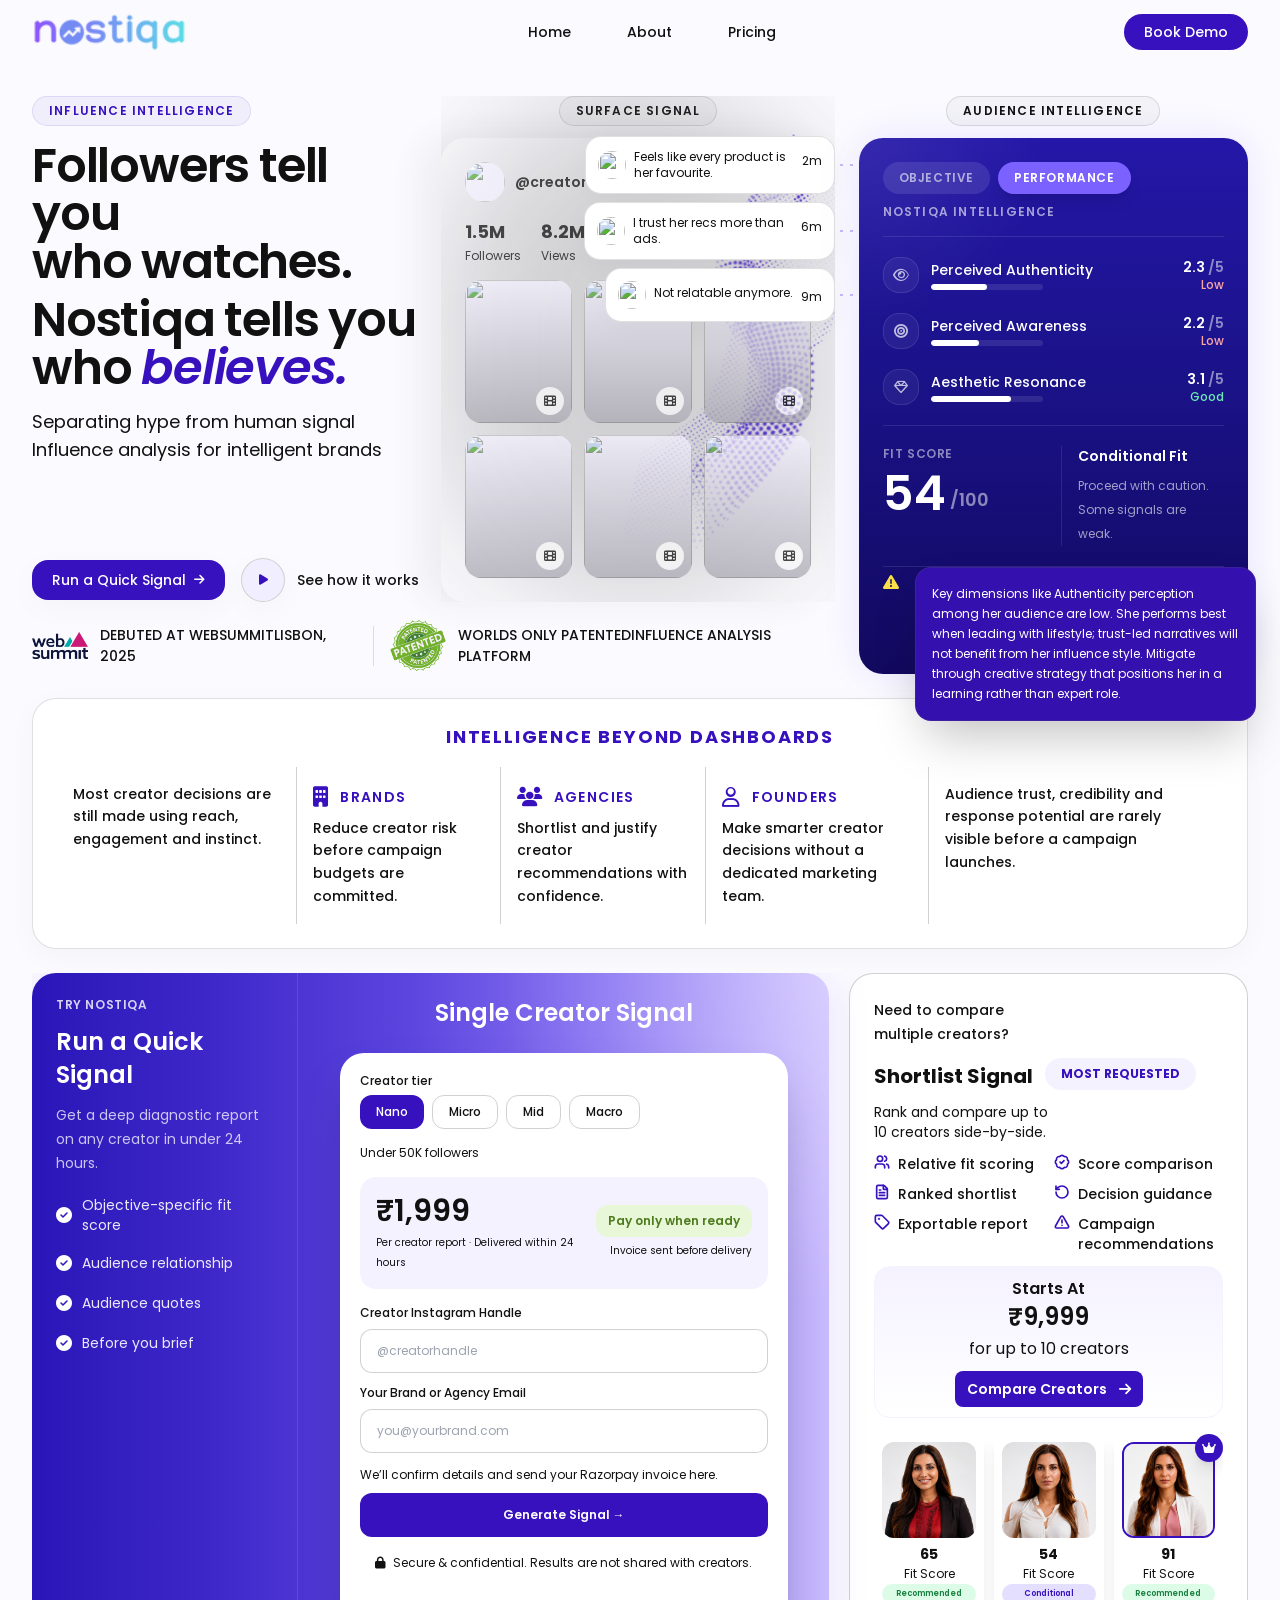
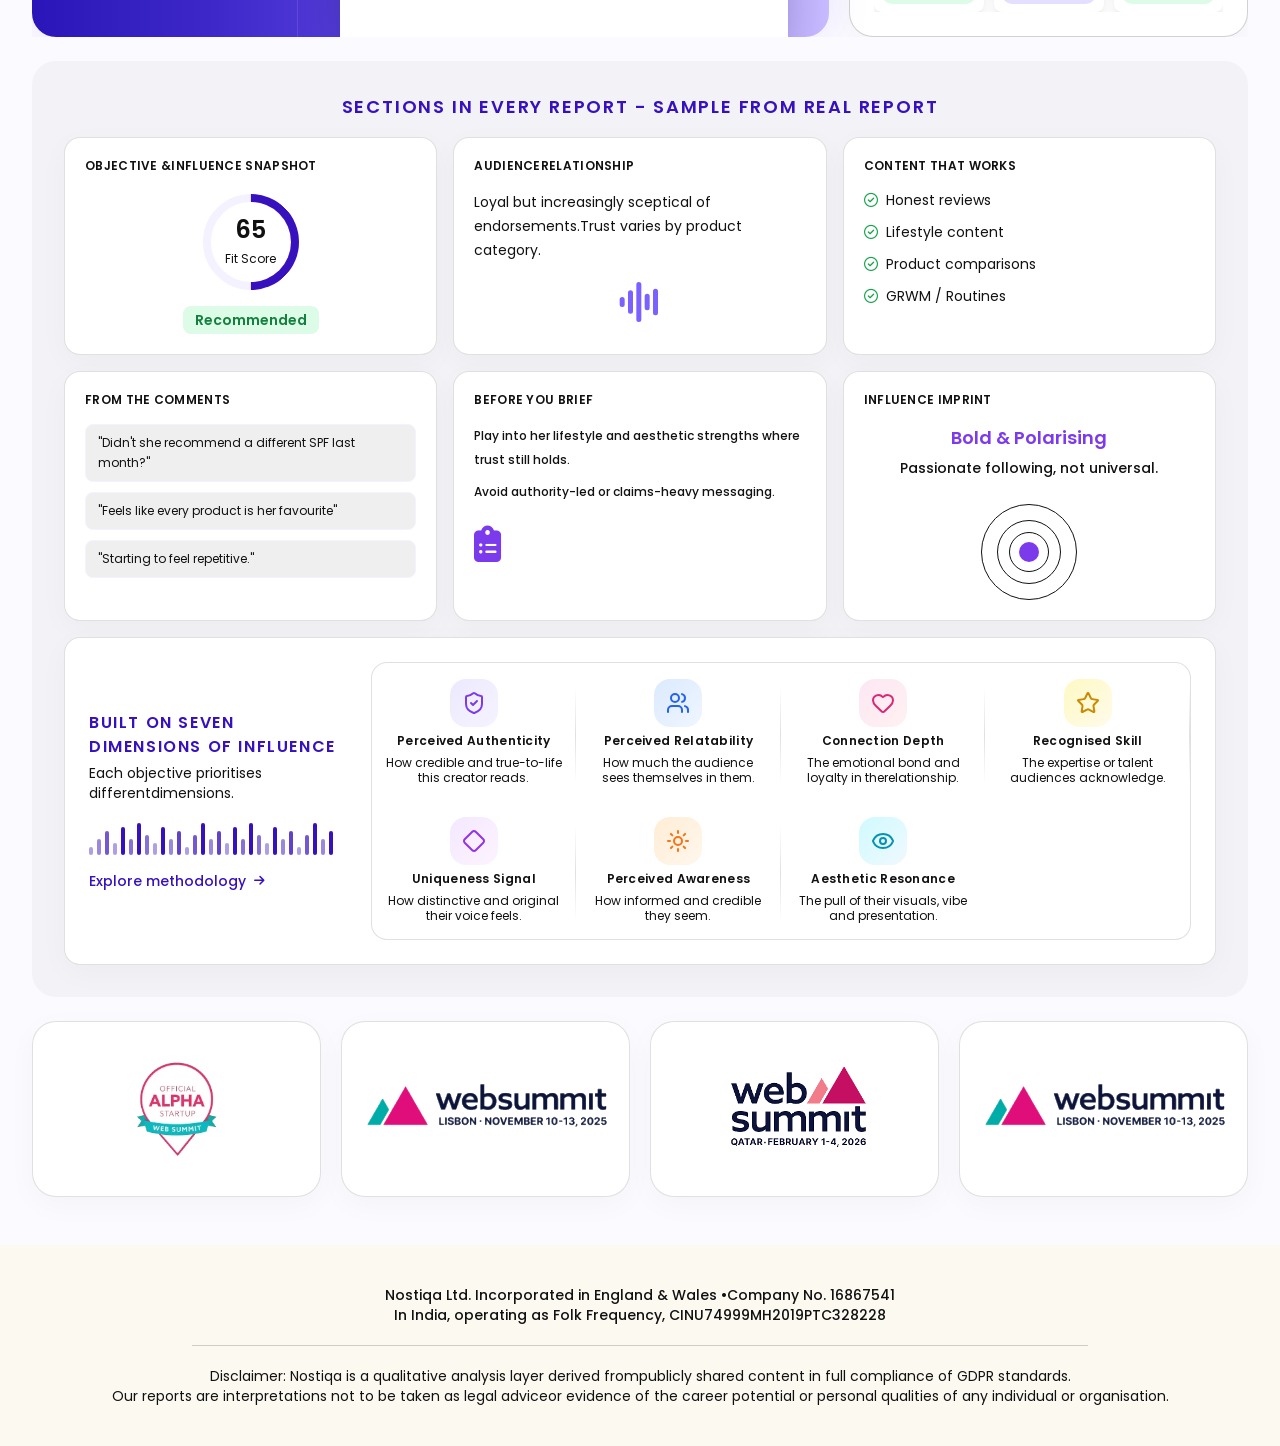
==== commit c6e8d56d: "Link Changes" ====
--- a/index.html
+++ b/index.html
@@ -4,8 +4,11 @@
       <meta charset="utf-8" />
       <meta name="viewport" content="width=device-width, initial-scale=1.0, viewport-fit=cover" />
       <title>Nostiqa | AI-Powered Creator Intelligence Platform</title>
-      <meta name="description"
-         content="Separating hype from human signal with AI-powered creator intelligence. Nostiqa maps trust, belief, and retention in the creator economy." />
+      <meta name="description" content="Nostiqa helps brands, agencies and founders evaluate creators through audience trust, authenticity and influence intelligence." />
+      <meta property="og:title" content="Nostiqa" />
+      <meta property="og:description" content="AI-Powered Creator Intelligence Platform" />
+      <meta property="og:type" content="website" />
+      <meta property="og:url" content="https://nostiqa-xi.vercel.app/" />
       <!-- Google Fonts -->
       <link rel="preconnect" href="https://fonts.googleapis.com" />
       <link rel="preconnect" href="https://fonts.gstatic.com" crossorigin />
@@ -28,23 +31,23 @@
             <img src="assets/images/logo.png" alt="Nostiqa Logo" class="h-6 sm:h-8 md:h-10 w-auto object-contain" />
             </a>
             <nav id="navbar" class="hidden md:flex items-center justify-center gap-14 w-full">
-               <a href="index.html" class="nav-link text-sm font-medium text-dark hover:text-primary transition">Home</a>
-               <a href="about.html" class="nav-link text-sm font-medium text-dark hover:text-primary transition"> About</a>
-               <a href="pricing.html" class="nav-link text-sm font-medium text-dark hover:text-primary transition">Pricing</a>
+               <a href="/" class="nav-link text-sm font-medium text-dark hover:text-primary transition">Home</a>
+               <a href="/about" class="nav-link text-sm font-medium text-dark hover:text-primary transition"> About</a>
+               <a href="/pricing" class="nav-link text-sm font-medium text-dark hover:text-primary transition">Pricing</a>
             </nav>
             <ul class="flex md:hidden items-center gap-1">
                 <li>
-                    <a href="index.html" class="mobile-nav-item w-6 h-6 rounded-full border border-primary/10 bg-primary/5 flex items-center justify-center transition-all">
+                    <a href="/" class="mobile-nav-item w-6 h-6 rounded-full border border-primary/10 bg-primary/5 flex items-center justify-center transition-all">
                         <i data-lucide="house" class="w-3 h-3 text-primary"></i>
                     </a>
                 </li>
                 <li>
-                    <a href="about.html" class="mobile-nav-item w-6 h-6 rounded-full border border-primary/10 bg-primary/5 flex items-center justify-center transition-all">
+                    <a href="/about" class="mobile-nav-item w-6 h-6 rounded-full border border-primary/10 bg-primary/5 flex items-center justify-center transition-all">
                         <i data-lucide="info" class="w-3 h-3 text-primary"></i>
                     </a>
                 </li>
                 <li>
-                    <a href="pricing.html" class="mobile-nav-item w-6 h-6 rounded-full border border-primary/10 bg-primary/5 flex items-center justify-center transition-all">
+                    <a href="/pricing" class="mobile-nav-item w-6 h-6 rounded-full border border-primary/10 bg-primary/5 flex items-center justify-center transition-all">
                         <i data-lucide="badge-dollar-sign" class="w-3 h-3 text-primary"></i>
                     </a>
                 </li>
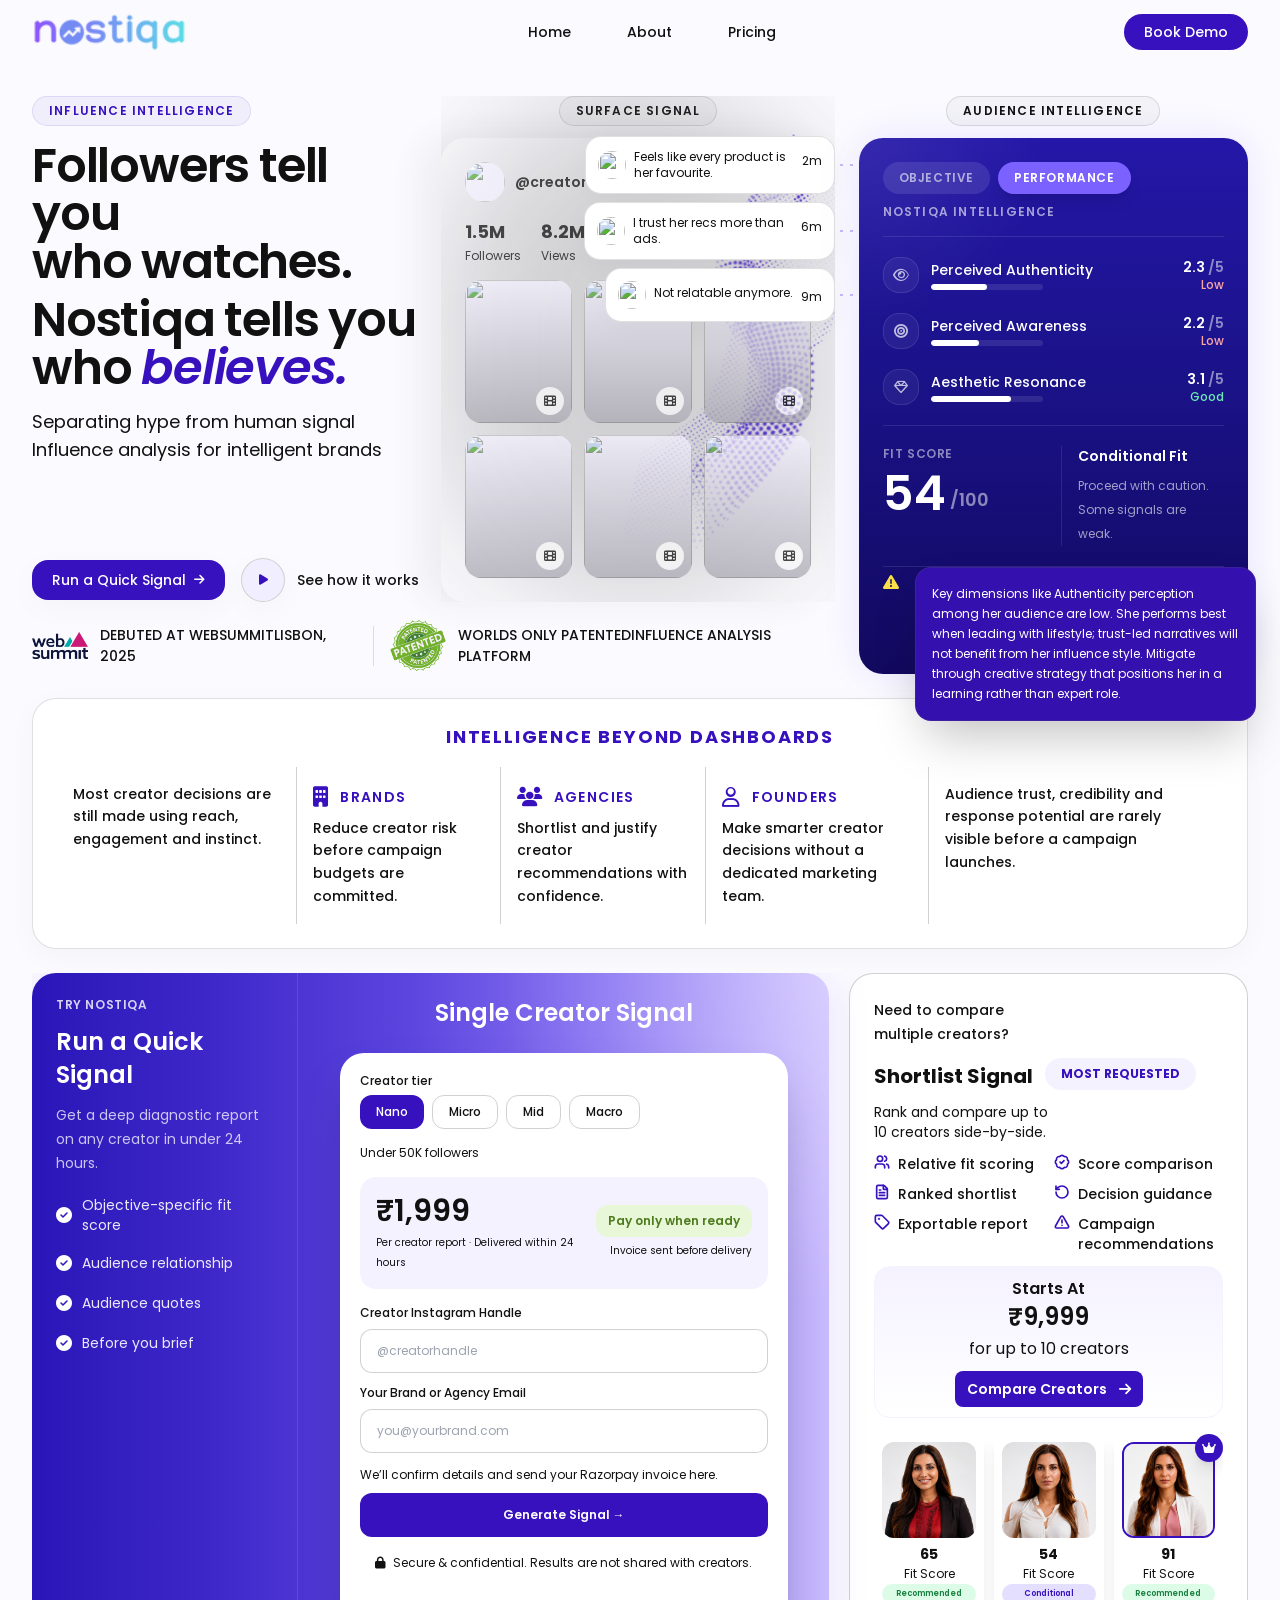
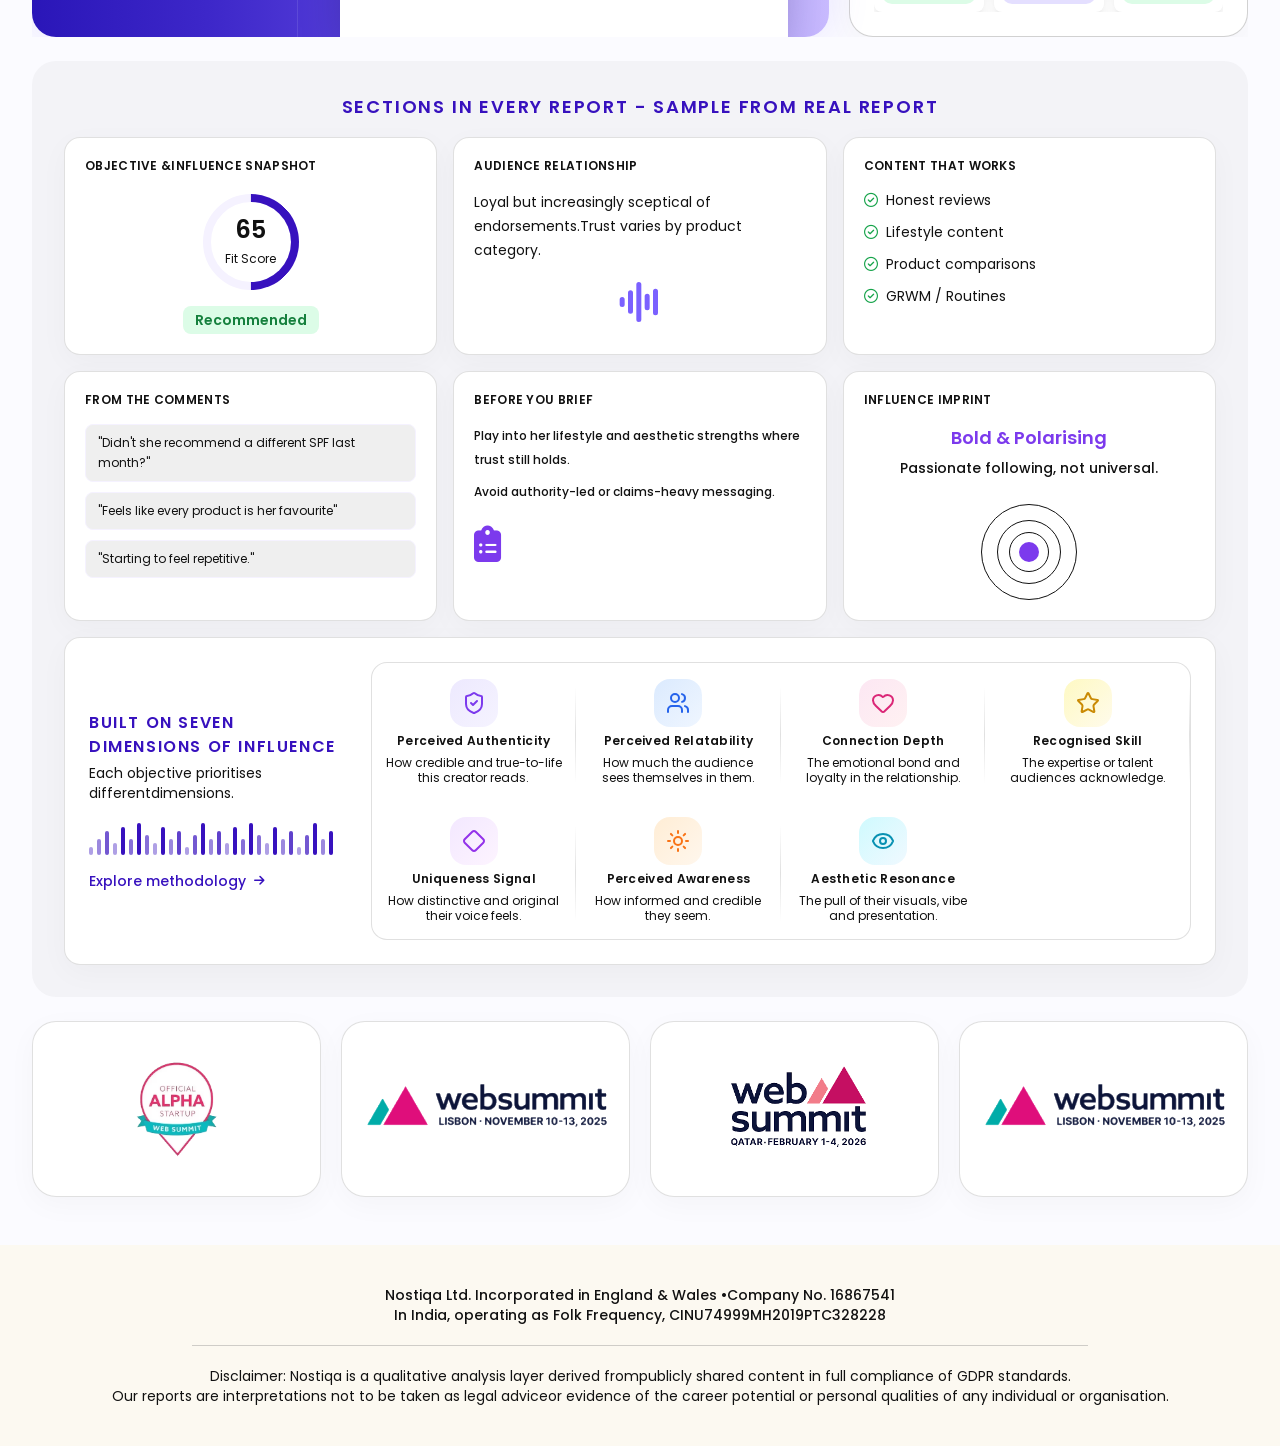
==== commit f75ca7e6: "Update header links Active" ====
--- a/index.html
+++ b/index.html
@@ -25,34 +25,31 @@
    <body class="bg-light/30 text-dark overflow-x-hidden antialiased">
 
       <!-- ========== HEADER ========== -->
-      <header id="main-header" class="fixed top-0 left-0 right-0 z-50 transition-all duration-300 bg-transparent">
-         <div class="container mx-auto flex items-center justify-between px-4 lg:px-8 h-16">
-            <a href="/" class="flex items-center shrink-0">
-            <img src="assets/images/logo.png" alt="Nostiqa Logo" class="h-6 sm:h-8 md:h-10 w-auto object-contain" />
+       <header id="main-header" class="fixed top-0 left-0 right-0 z-50 transition-all duration-300 bg-transparent">
+         <div class="container mx-auto flex items-center px-4 lg:px-8 h-16">
+            <a href="/" class="shrink-0">
+             <img src="assets/images/logo.png" alt="Nostiqa Logo" class="h-6 sm:h-8 md:h-10 w-auto object-contain"/>
             </a>
-            <nav id="navbar" class="hidden md:flex items-center justify-center gap-14 w-full">
-               <a href="/" class="nav-link text-sm font-medium text-dark hover:text-primary transition">Home</a>
-               <a href="/about" class="nav-link text-sm font-medium text-dark hover:text-primary transition"> About</a>
-               <a href="/pricing" class="nav-link text-sm font-medium text-dark hover:text-primary transition">Pricing</a>
+            <nav class="hidden md:flex flex-1 justify-center gap-14">
+               <a href="/" class="nav-link text-sm font-medium text-dark transition">Home</a>
+               <a href="/about" class="nav-link text-sm font-medium text-dark transition">About</a>
+               <a href="/pricing" class="nav-link text-sm font-medium text-dark transition">Pricing</a>
             </nav>
-            <ul class="flex md:hidden items-center gap-1">
-                <li>
-                    <a href="/" class="mobile-nav-item w-6 h-6 rounded-full border border-primary/10 bg-primary/5 flex items-center justify-center transition-all">
-                        <i data-lucide="house" class="w-3 h-3 text-primary"></i>
-                    </a>
-                </li>
-                <li>
-                    <a href="/about" class="mobile-nav-item w-6 h-6 rounded-full border border-primary/10 bg-primary/5 flex items-center justify-center transition-all">
-                        <i data-lucide="info" class="w-3 h-3 text-primary"></i>
-                    </a>
-                </li>
-                <li>
-                    <a href="/pricing" class="mobile-nav-item w-6 h-6 rounded-full border border-primary/10 bg-primary/5 flex items-center justify-center transition-all">
-                        <i data-lucide="badge-dollar-sign" class="w-3 h-3 text-primary"></i>
-                    </a>
-                </li>
-            </ul>
-            <a href="https://www.nostiqa.com/form" class="ml-2 shrink-0 px-3 py-1.5 sm:px-5 sm:py-2 bg-primary text-white rounded-full text-[10px] sm:text-sm font-medium whitespace-nowrap hover:opacity-90 transition"> Book Demo</a>
+            <div class="flex items-center gap-2 shrink-0 ms-auto">
+               <a href="https://www.nostiqa.com/form" class="ml-2 shrink-0 px-3 py-1.5 sm:px-5 sm:py-2 bg-primary text-white rounded-full text-[10px] sm:text-sm font-medium whitespace-nowrap hover:opacity-90 transition">Book Demo</a>
+               <button id="mobile-menu-toggle" class="flex md:hidden items-center justify-center text-dark" aria-label="Toggle Menu">
+                  <svg xmlns="http://www.w3.org/2000/svg" class="h-6 w-6" fill="none" viewBox="0 0 24 24" stroke="currentColor">
+                     <path stroke-linecap="round" stroke-linejoin="round" stroke-width="2.5" d="M4 6h16M4 12h16M4 18h16"/>
+                  </svg>
+               </button>
+            </div>
+         </div>
+         <div id="mobile-menu" class="hidden md:hidden absolute top-full left-0 w-full bg-white border-t border-gray/10 shadow-xl">
+            <div class="flex flex-col gap-3 px-6 py-6">
+            <a href="/" class="mobile-nav-link text-base font-medium text-dark hover:text-primary transition">Home</a>
+            <a href="/about" class="mobile-nav-link text-base font-medium text-dark hover:text-primary transition">About</a>
+            <a href="/pricing" class="mobile-nav-link text-base font-medium text-dark hover:text-primary transition">Pricing</a>
+            </div>
          </div>
       </header>
 
@@ -820,7 +817,7 @@
                      </div>
                   </div>
                   <div class="rounded-2xl border border-gray/20 bg-white p-5 group shadow-premium transition-all duration-300 hover:-translate-y-1 hover:shadow-glow hover:border-primary/20">
-                     <h4 class="font-body text-xs font-semibold uppercase tracking-wide text-dark">AudienceRelationship</h4>
+                     <h4 class="font-body text-xs font-semibold uppercase tracking-wide text-dark">Audience Relationship</h4>
                      <div class="mt-4">
                         <p class="text-sm leading-6 text-dark">Loyal but increasingly sceptical of endorsements.Trust varies by product category.</p>
                      </div>
@@ -1117,7 +1114,7 @@
                            <i data-lucide="heart" class="text-2xl text-pink-600"></i>
                         </div>
                         <h3 class="font-body text-xs font-semibold tracking-wide text-dark">Connection Depth</h3>
-                        <p class="text-xs leading-tight text-dark">The emotional bond and loyalty in therelationship.</p>
+                        <p class="text-xs leading-tight text-dark">The emotional bond and loyalty in the relationship.</p>
                         <span class="hidden xl:block absolute top-6 right-0 w-px h-[70%] bg-gradient-to-b from-transparent via-gray/20 to-transparent"></span>
                      </div>
                      <div class="relative flex h-full flex-col items-center text-center px-3 py-4 gap-1.5 transition-all duration-300 hover:bg-primary/[0.02]">
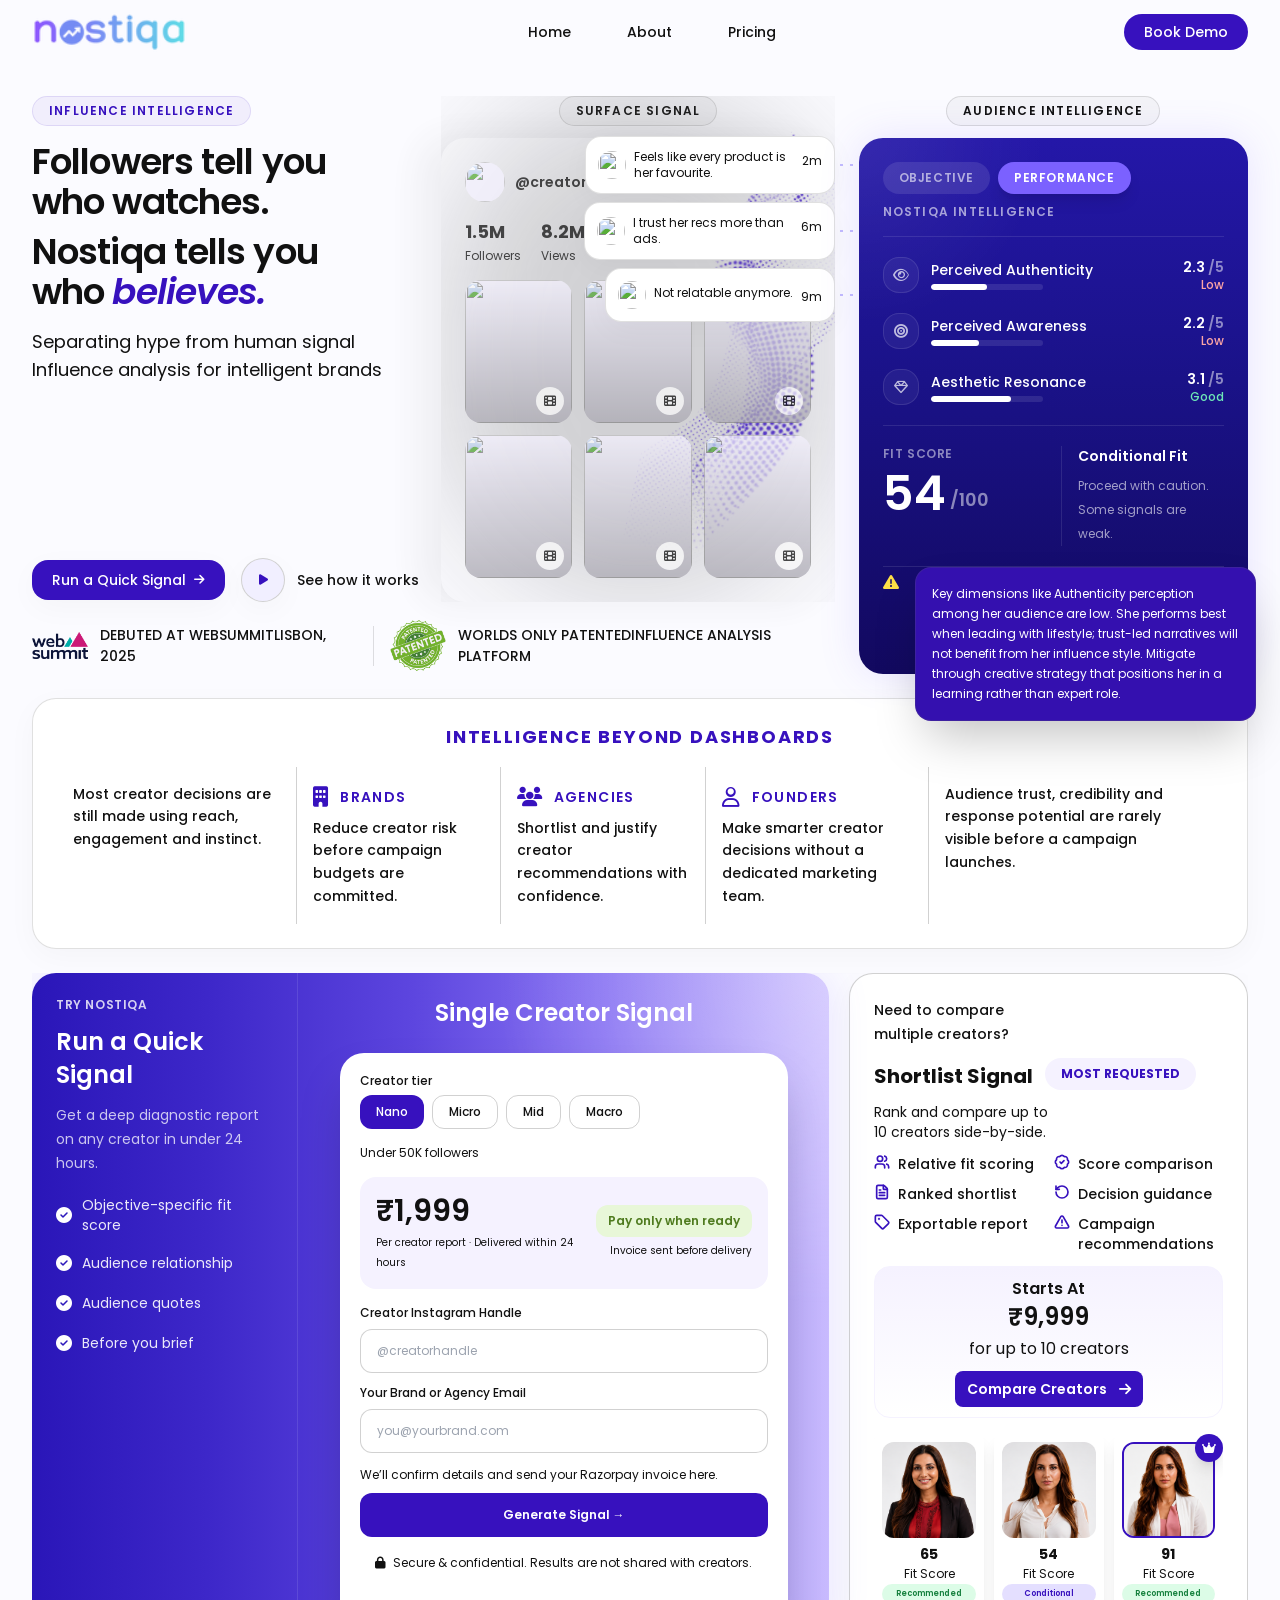
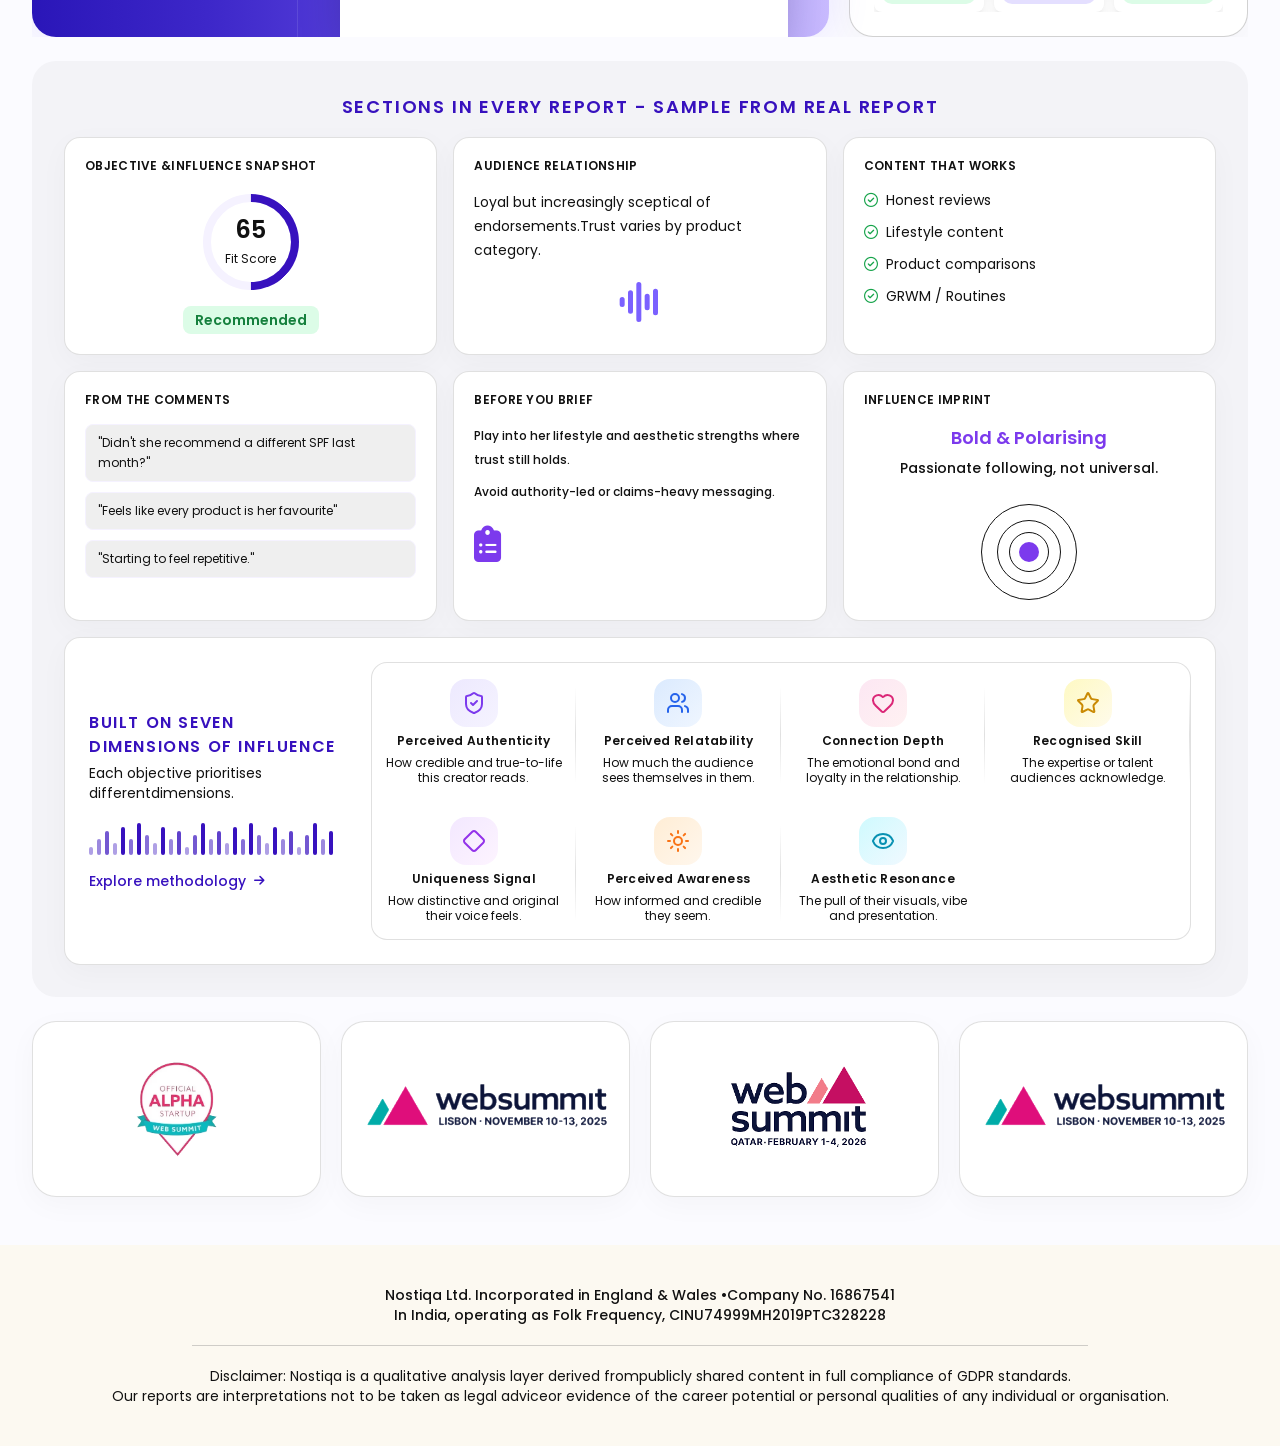
==== commit dec65747: "D Changes" ====
--- a/index.html
+++ b/index.html
@@ -44,14 +44,14 @@
                </button>
             </div>
          </div>
-         <div id="mobile-menu" class="hidden md:hidden absolute top-full left-0 w-full bg-white border-t border-gray/10 shadow-xl">
+         <div id="mobile-menu" class="hidden md:hidden absolute top-full left-0 w-full bg-white border-t border-gray/20 shadow-xl">
             <div class="flex flex-col gap-3 px-6 py-6">
-            <a href="/" class="mobile-nav-link text-base font-medium text-dark hover:text-primary transition">Home</a>
-            <a href="/about" class="mobile-nav-link text-base font-medium text-dark hover:text-primary transition">About</a>
-            <a href="/pricing" class="mobile-nav-link text-base font-medium text-dark hover:text-primary transition">Pricing</a>
+             <a href="/" class="mobile-nav-link text-base font-medium text-dark hover:text-primary transition">Home</a>
+             <a href="/about" class="mobile-nav-link text-base font-medium text-dark hover:text-primary transition">About</a>
+             <a href="/pricing" class="mobile-nav-link text-base font-medium text-dark hover:text-primary transition">Pricing</a>
             </div>
          </div>
-      </header>
+       </header>
 
       <!-- ========== Page Containt ========== -->
       <section class="relative overflow-hidden py-8 lg:py-12 mt-12">
@@ -59,7 +59,7 @@
             <!-- Top Grid -->
             <div class="grid grid-cols-1 items-stretch lg:grid-cols-3 gap-4 sm:gap-6">
                <div class="lg:col-span-2 flex flex-col gap-4">
-                  <div class="grid grid-cols-1 sm:grid-cols-2 gap-8 sm:gap-4">
+                  <div class="grid grid-cols-1 sm:grid-cols-2 gap-4">
                      <div class="flex flex-col justify-around gap-4">
                         <div class="flex flex-col gap-4 h-full">
                            <div>
@@ -68,15 +68,8 @@
                               Intelligence</span>
                            </div>
                            <div class="space-y-2">
-                              <h1
-                                 class="font-semibold text-2xl leading-[1.05] tracking-tight text-dark sm:text-3xl lg:text-3xl xl:text-5xl mb-2.5">
-                                 Followers tell you <br class="hidden sm:block" /> who watches.
-                              </h1>
-                              <h1
-                                 class="font-semibold text-2xl leading-[1.05] tracking-tight text-dark sm:text-3xl lg:text-3xl xl:text-5xl">
-                                 Nostiqa tells you <br class="hidden sm:block" /> who <span
-                                    class="relative inline-block italic text-primary"> believes.</span>
-                              </h1>
+                              <h1 class="font-semibold text-2xl leading-[1.05] tracking-tight text-dark sm:text-3xl lg:text-3xl xl:text-5xl mb-2.5 heading-home">Followers tell you <br class="hidden sm:block" /> who watches.</h1>
+                              <h1 class="font-semibold text-2xl leading-[1.05] tracking-tight text-dark sm:text-3xl lg:text-3xl xl:text-5xl heading-home">Nostiqa tells you <br class="hidden sm:block" /> who <span class="relative inline-block italic text-primary"> believes.</span></h1>
                            </div>
                            <p class="max-w-xl text-base leading-7 text-dark sm:text-lg"> Separating hype from human
                               signal Influence analysis for intelligent brands
@@ -89,7 +82,7 @@
                                  <i class="fa-solid fa-arrow-right relative z-10 text-[10px] md:text-xs transition-transform duration-300 group-hover:translate-x-1"></i>
                               </button>
                            </a>
-                           <a href="about.html#methodology" class="hidden sm:block w-auto">
+                           <a href="/about#methodology" class="hidden sm:block w-auto">
                               <button class="group flex items-center gap-2 md:gap-3 text-xs md:text-sm font-medium text-dark transition-all duration-300 hover:text-primary">
                                  <div class="relative flex h-9 w-9 md:h-10 md:w-10 lg:h-11 lg:w-11 items-center justify-center rounded-full border border-gray/30 bg-white shadow-premium transition-all duration-300 group-hover:scale-105">
                                     <span class="absolute inset-0 rounded-full bg-secondary/10 animate-ping"></span> <i class="fa-solid fa-play relative z-10 text-[10px] md:text-xs text-primary"></i>
@@ -97,7 +90,7 @@
                                  <span class="whitespace-nowrap">See how it works</span>
                               </button>
                            </a>
-                           <a href="about.html#methodology" class="sm:hidden inline-flex items-center gap-2">
+                           <a href="/about#methodology" class="sm:hidden inline-flex items-center gap-2">
                               <button class="group relative inline-flex items-center justify-center overflow-hidden rounded-xl border border-primary/30 px-3 md:px-4 lg:px-5 py-2 md:py-2.5 text-xs md:text-sm font-medium text-primary transition-all duration-300 hover:-translate-y-1">
                               <span class="relative z-10 whitespace-nowrap">Book a 15min demo</span>
                               </button>
--- a/assets/css/custom.css
+++ b/assets/css/custom.css
@@ -121,4 +121,14 @@
   .text-\[10px\] { font-size: 9px !important; line-height: 1.3 !important;}
   .text-\[11px\] { font-size: 10px !important; line-height: 1.35 !important;}
   .text-\[12px\] { font-size: 11px !important; line-height: 1.4 !important;}
+
+  /* Custome Font STyles */
+  .heading {font-size: 20px !important; line-height: 24px !important;}
+}
+
+@media (min-width: 1200px) and (max-width: 1440px) {
+  .heading-home {
+    font-size: 36px !important;
+    line-height: 40px !important;
+  }
 }
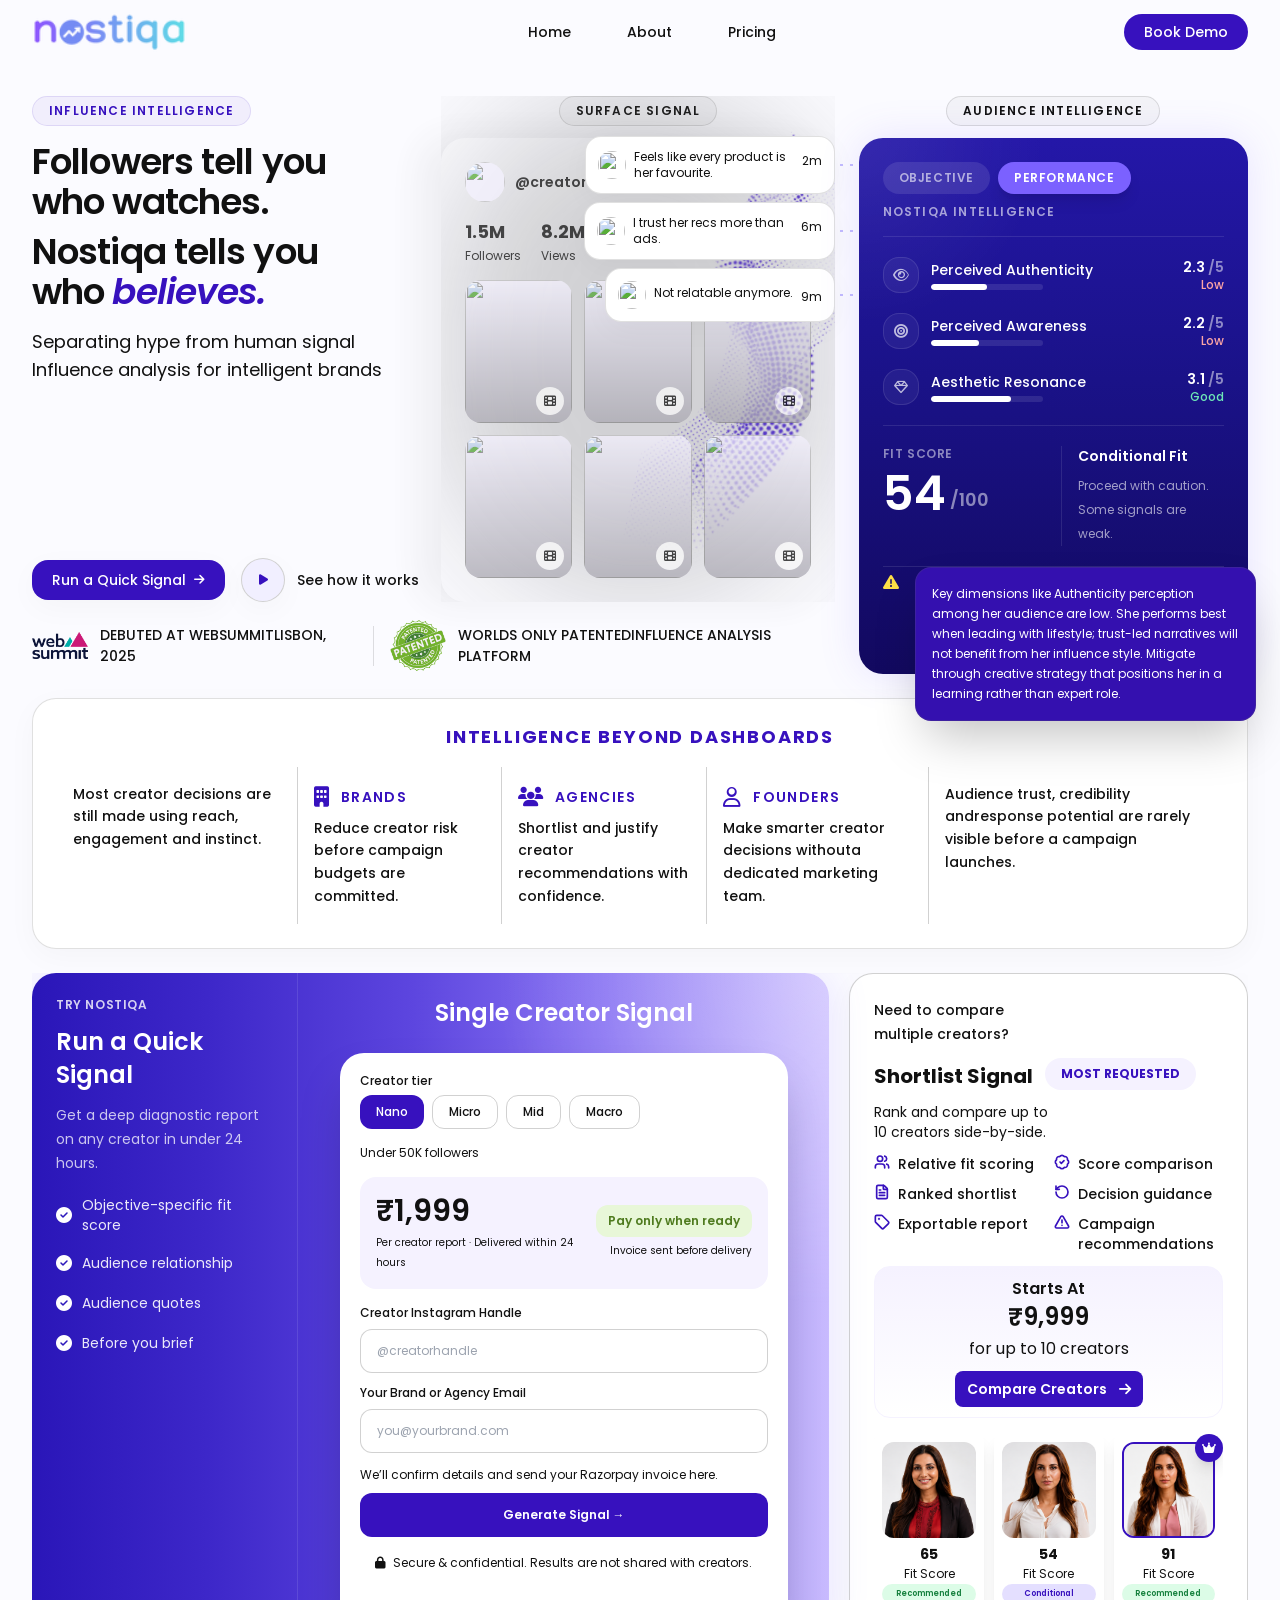
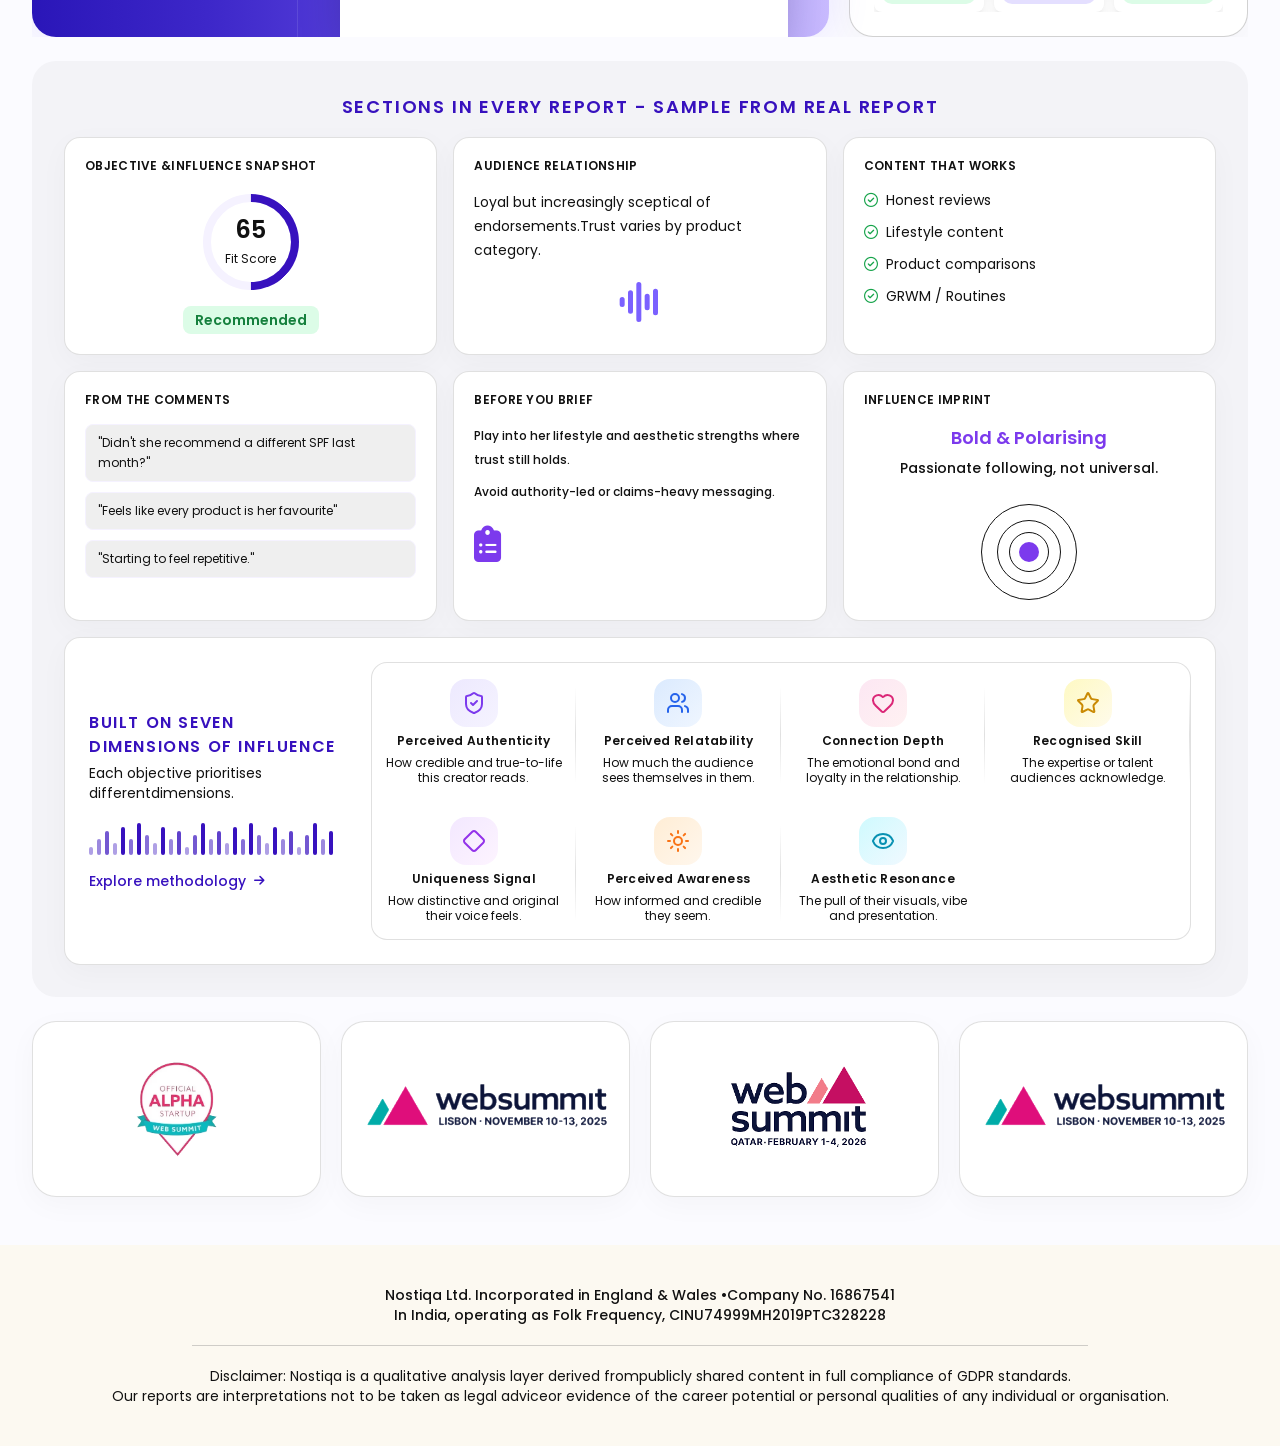
==== commit 319b78ae: "Design Final" ====
--- a/index.html
+++ b/index.html
@@ -444,17 +444,12 @@
                      <div class="mb-1.5 flex items-center gap-3">
                         <div class="flex items-center justify-center text-primary"><i
                            class="fa-regular fa-user text-xl"></i></div>
-                        <h4 class="text-sm font-semibold uppercase tracking-widest text-primary font-body">FOUNDERS
-                        </h4>
-                     </div>
-                     <p class="text-sm leading-relaxed text-dark font-medium">Make smarter creator decisions without
-                        a dedicated marketing team.
-                     </p>
+                        <h4 class="text-sm font-semibold uppercase tracking-widest text-primary font-body">FOUNDERS</h4>
+                     </div>
+                     <p class="text-sm leading-relaxed text-dark font-medium">Make smarter creator decisions withouta dedicated marketing team.</p>
                   </div>
                   <div class="p-4">
-                     <p class="text-sm leading-relaxed text-dark font-medium">Audience trust, credibility and
-                        response potential are rarely visible before a campaign launches.
-                     </p>
+                     <p class="text-sm leading-relaxed text-dark font-medium">Audience trust, credibility andresponse potential are rarely visible before a campaign launches.</p>
                   </div>
                </div>
                <div class="grid grid-cols-1 overflow-hidden sm:grid-cols-2 xl:grid-cols-5 flex lg:hidden">
@@ -462,36 +457,24 @@
                      <div class="flex items-center justify-center text-primary shrink-0"><i
                         class="fa-solid fa-building text-3xl"></i></div>
                      <div class="w-full">
-                        <h4 class="text-base font-semibold uppercase tracking-widest text-primary font-body mb-1.5">
-                           BRANDS
-                        </h4>
-                        <p class="text-sm leading-none text-dark font-medium">Reduce creator risk before campaign
-                           budgets are committed.
-                        </p>
+                        <h4 class="text-base font-semibold uppercase tracking-widest text-primary font-body mb-0 xs:mb-1.5">BRANDS</h4>
+                        <p class="text-sm leading-none text-dark font-medium">Reduce creator risk before campaignbudgets are committed.</p>
                      </div>
                   </div>
                   <div class="flex items-center gap-5 border-b border-gray/20 p-4 mb-1.5">
                      <div class="flex items-center justify-center text-primary shrink-0"><i
                         class="fa-solid fa-users text-3xl"></i></div>
                      <div class="w-full">
-                        <h4 class="text-base font-semibold uppercase tracking-widest text-primary font-body mb-1.5">
-                           AGENCIES
-                        </h4>
-                        <p class="text-sm leading-none text-dark font-medium">Shortlist and justify creator
-                           recommendations with confidence.
-                        </p>
+                        <h4 class="text-base font-semibold uppercase tracking-widest text-primary font-body mb-0 xs:mb-1.5">AGENCIES</h4>
+                        <p class="text-sm leading-none text-dark font-medium">Shortlist and justify creatorrecommendations with confidence.</p>
                      </div>
                   </div>
                   <div class="flex items-center gap-5 p-4 mb-1.5">
                      <div class="flex items-center justify-center text-primary shrink-0"><i
                         class="fa-regular fa-user text-3xl"></i></div>
                      <div class="w-full">
-                        <h4 class="text-base font-semibold uppercase tracking-widest text-primary font-body mb-1.5">
-                           FOUNDERS
-                        </h4>
-                        <p class="text-sm leading-none text-dark font-medium">Make smarter creator decisions without
-                           a dedicated marketing team.
-                        </p>
+                        <h4 class="text-base font-semibold uppercase tracking-widest text-primary font-body mb-0 xs:mb-1.5">FOUNDERS</h4>
+                        <p class="text-sm leading-none text-dark font-medium">Make smarter creator decisions withouta dedicated marketing team.</p>
                      </div>
                   </div>
                </div>
